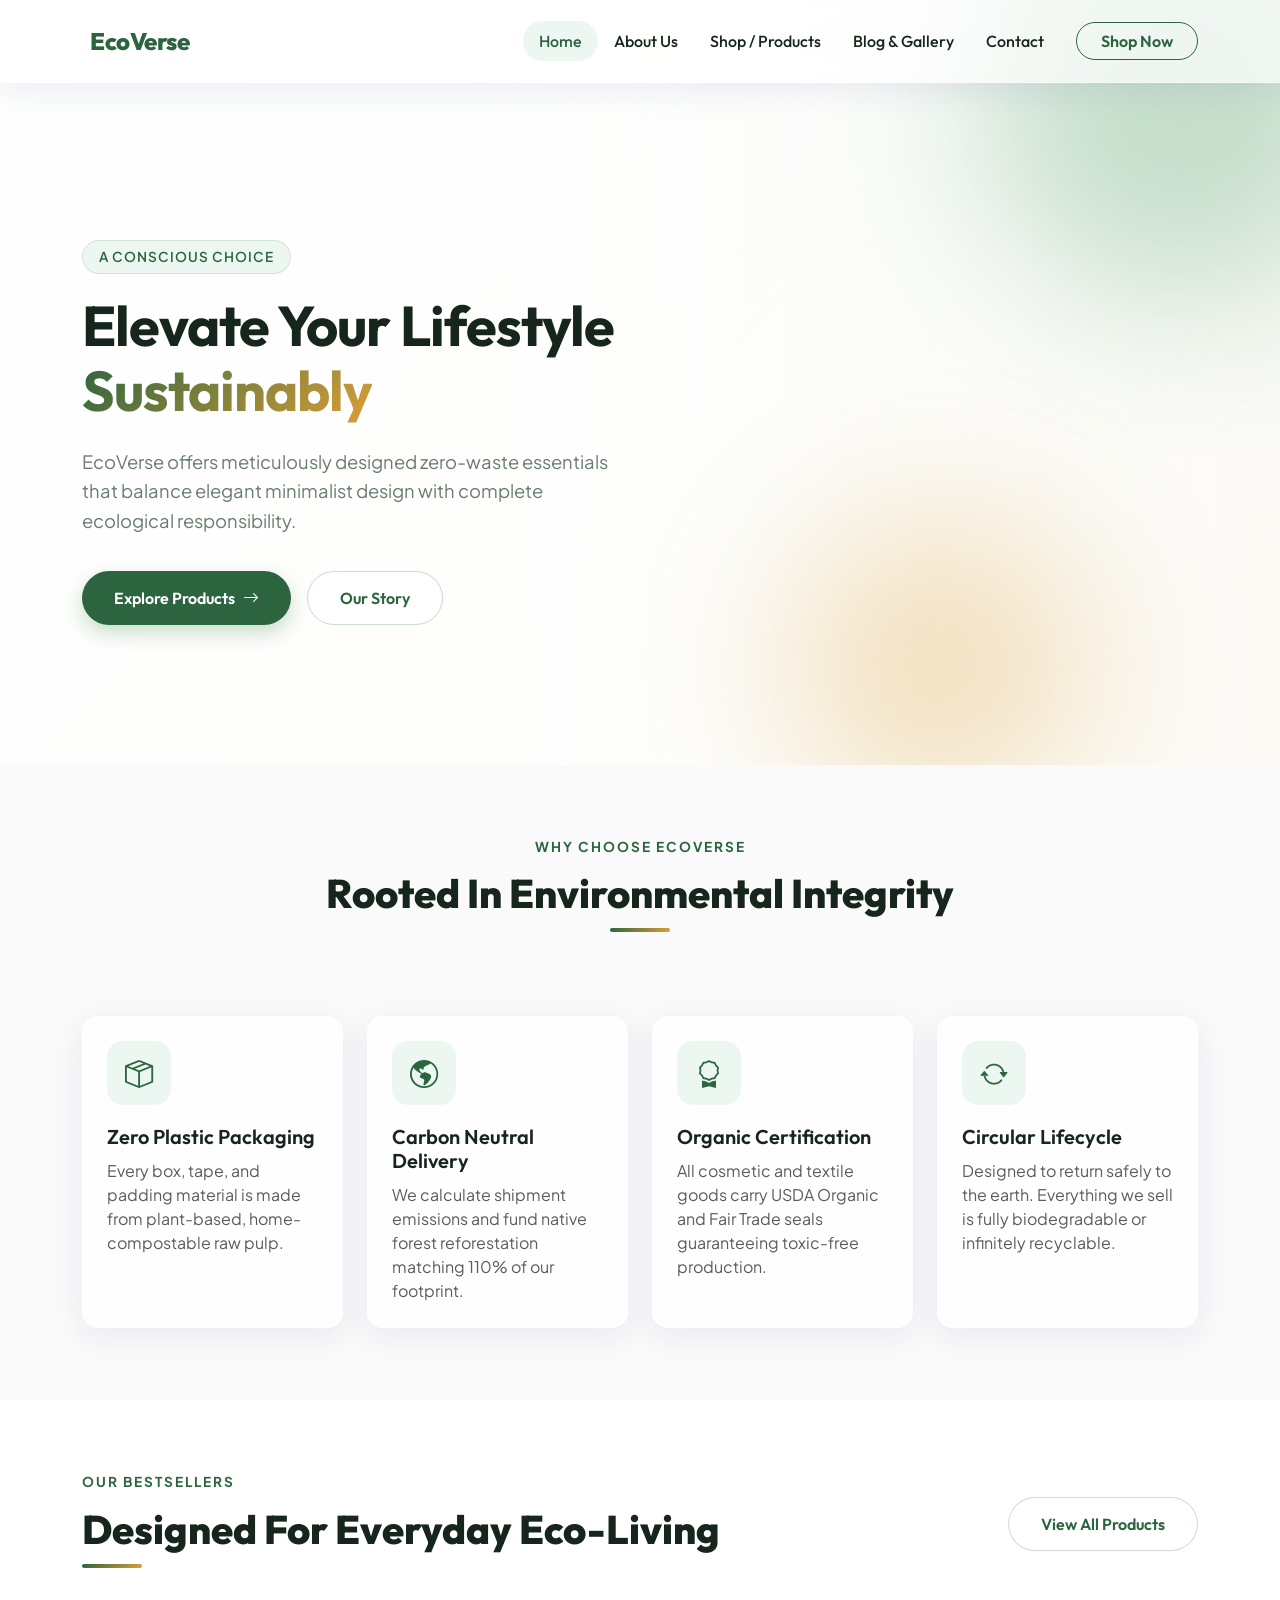
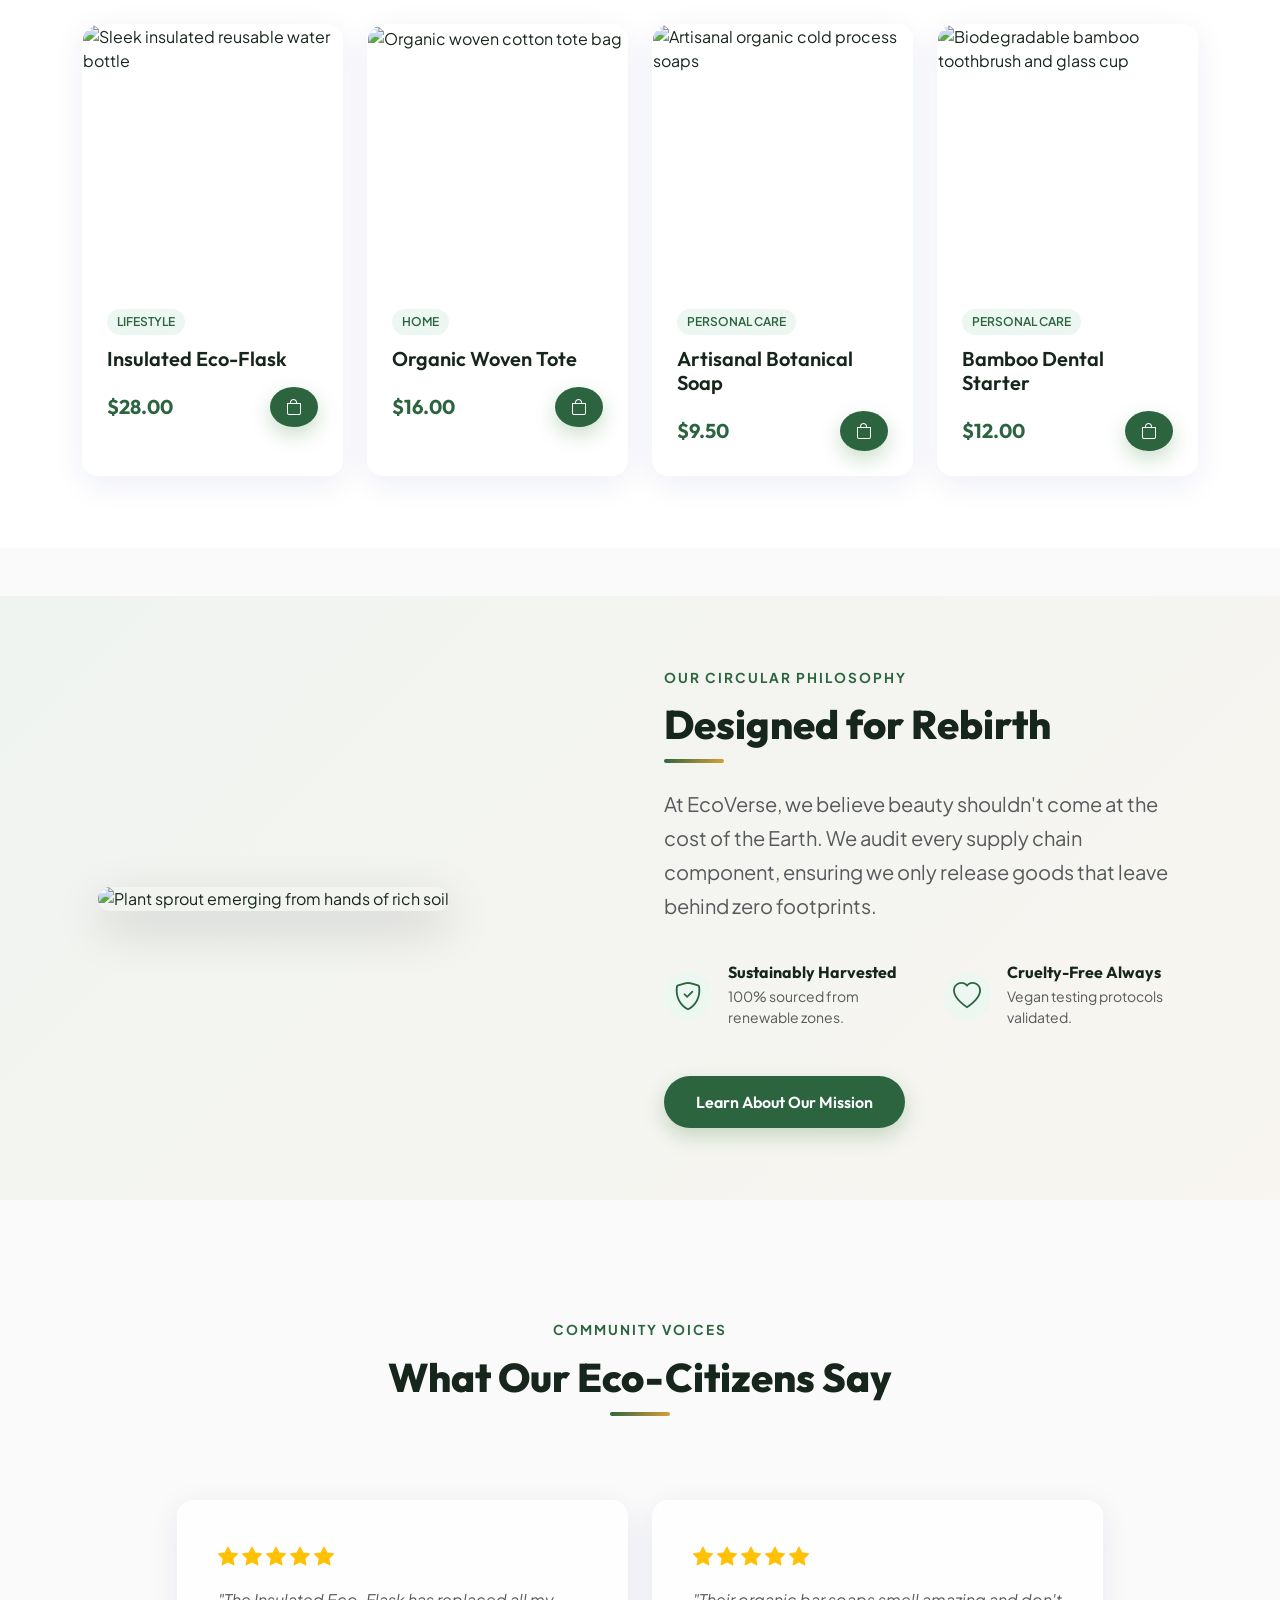
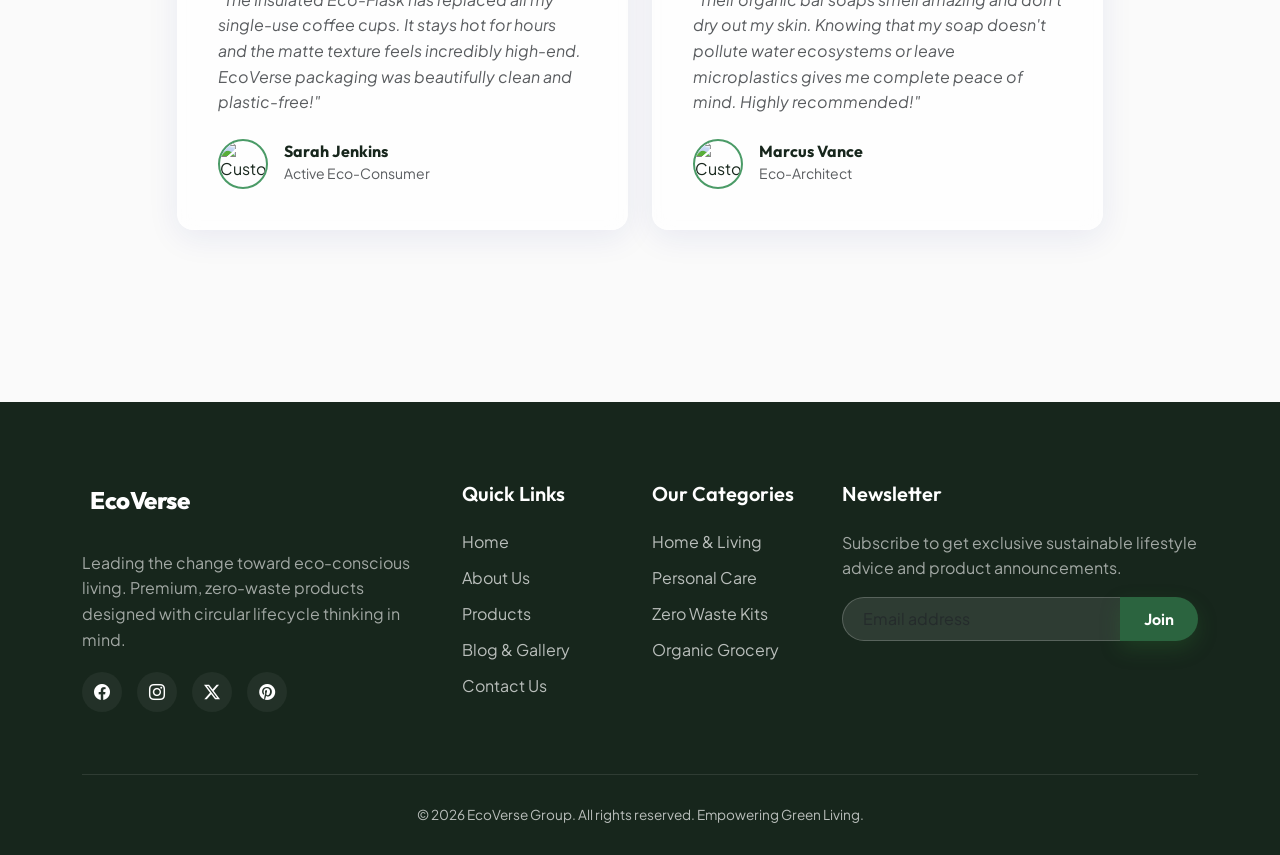
==== index.html @ fa8a3dda "EcoVerse -mini project" ====
<!DOCTYPE html>
<html lang="en">
<head>
  <meta charset="UTF-8">
  <meta name="viewport" content="width=device-width, initial-scale=1.0">
  <title>EcoVerse - Premium Sustainable Lifestyle Products</title>
  <meta name="description" content="Discover premium eco-friendly, zero-waste products designed with a circular economy mindset. Join our green revolution today.">
  
  <!-- Bootstrap 5 CDN -->
  <link href="https://cdn.jsdelivr.net/npm/bootstrap@5.3.2/dist/css/bootstrap.min.css" rel="stylesheet">
  
  <!-- Bootstrap Icons CDN -->
  <link href="https://cdn.jsdelivr.net/npm/bootstrap-icons@1.11.1/font/bootstrap-icons.css" rel="stylesheet">
  
  <!-- Custom CSS -->
  <link href="style.css" rel="stylesheet">
</head>
<body>

  <!-- Navigation Header -->
  <nav class="navbar navbar-expand-lg navbar-custom fixed-top" id="mainNavbar">
    <div class="container">
      <a class="navbar-brand" href="index.html" id="navBrandLogo">
        <i class="bi bi-leaf logo-icon"></i>
        <span>EcoVerse</span>
      </a>
      <button class="navbar-toggler" type="button" data-bs-toggle="collapse" data-bs-target="#ecoNavbar" aria-controls="ecoNavbar" aria-expanded="false" aria-label="Toggle navigation" id="navbarTogglerBtn">
        <span class="bi bi-list fs-3" style="color: var(--primary);"></span>
      </button>
      <div class="collapse navbar-collapse" id="ecoNavbar">
        <ul class="navbar-nav ms-auto mb-2 mb-lg-0 align-items-center">
          <li class="nav-item">
            <a class="nav-link active" href="index.html" id="navHome">Home</a>
          </li>
          <li class="nav-item">
            <a class="nav-link" href="about.html" id="navAbout">About Us</a>
          </li>
          <li class="nav-item">
            <a class="nav-link" href="services.html" id="navServices">Shop / Products</a>
          </li>
          <li class="nav-item">
            <a class="nav-link" href="blog.html" id="navBlog">Blog & Gallery</a>
          </li>
          <li class="nav-item">
            <a class="nav-link" href="contact.html" id="navContact">Contact</a>
          </li>
          <li class="nav-item ms-lg-3">
            <a class="btn-nav-action" href="services.html" id="navActionButton">Shop Now</a>
          </li>
        </ul>
      </div>
    </div>
  </nav>

  <!-- Hero Banner -->
  <header class="hero-section" id="homeHero">
    <div class="hero-overlay"></div>
    <div class="hero-blob blob-1"></div>
    <div class="hero-blob blob-2"></div>
    <div class="container hero-content">
      <div class="row align-items-center">
        <div class="col-lg-6 reveal-on-scroll active">
          <span class="hero-tag">A Conscious Choice</span>
          <h1 class="hero-title">Elevate Your Lifestyle <span>Sustainably</span></h1>
          <p class="hero-desc">EcoVerse offers meticulously designed zero-waste essentials that balance elegant minimalist design with complete ecological responsibility.</p>
          <div class="d-flex flex-column flex-sm-row gap-3">
            <a href="services.html" class="btn-premium btn-premium-primary" id="heroShopBtn">Explore Products <i class="bi bi-arrow-right"></i></a>
            <a href="about.html" class="btn-premium btn-premium-secondary" id="heroLearnBtn">Our Story</a>
          </div>
        </div>
      </div>
    </div>
  </header>

  <!-- Key Features / Sustainability Badges -->
  <section class="py-5" id="featuresSection">
    <div class="container py-4">
      <div class="section-header text-center reveal-on-scroll">
        <span class="section-subtitle">Why Choose EcoVerse</span>
        <h2 class="section-title">Rooted In Environmental Integrity</h2>
      </div>
      <div class="row g-4 mt-2">
        <!-- Feature 1 -->
        <div class="col-lg-3 col-md-6 reveal-on-scroll" style="transition-delay: 0.1s;">
          <div class="glass-card">
            <div class="glass-card-body">
              <div class="benefit-icon-box" id="featIcon1">
                <i class="bi bi-box-seam"></i>
              </div>
              <h4 class="glass-card-title">Zero Plastic Packaging</h4>
              <p class="text-muted mb-0">Every box, tape, and padding material is made from plant-based, home-compostable raw pulp.</p>
            </div>
          </div>
        </div>
        <!-- Feature 2 -->
        <div class="col-lg-3 col-md-6 reveal-on-scroll" style="transition-delay: 0.2s;">
          <div class="glass-card">
            <div class="glass-card-body">
              <div class="benefit-icon-box" id="featIcon2">
                <i class="bi bi-globe-americas"></i>
              </div>
              <h4 class="glass-card-title">Carbon Neutral Delivery</h4>
              <p class="text-muted mb-0">We calculate shipment emissions and fund native forest reforestation matching 110% of our footprint.</p>
            </div>
          </div>
        </div>
        <!-- Feature 3 -->
        <div class="col-lg-3 col-md-6 reveal-on-scroll" style="transition-delay: 0.3s;">
          <div class="glass-card">
            <div class="glass-card-body">
              <div class="benefit-icon-box" id="featIcon3">
                <i class="bi bi-award"></i>
              </div>
              <h4 class="glass-card-title">Organic Certification</h4>
              <p class="text-muted mb-0">All cosmetic and textile goods carry USDA Organic and Fair Trade seals guaranteeing toxic-free production.</p>
            </div>
          </div>
        </div>
        <!-- Feature 4 -->
        <div class="col-lg-3 col-md-6 reveal-on-scroll" style="transition-delay: 0.4s;">
          <div class="glass-card">
            <div class="glass-card-body">
              <div class="benefit-icon-box" id="featIcon4">
                <i class="bi bi-arrow-repeat"></i>
              </div>
              <h4 class="glass-card-title">Circular Lifecycle</h4>
              <p class="text-muted mb-0">Designed to return safely to the earth. Everything we sell is fully biodegradable or infinitely recyclable.</p>
            </div>
          </div>
        </div>
      </div>
    </div>
  </section>

  <!-- Showcase Collection -->
  <section class="py-5 bg-white" id="showcaseSection">
    <div class="container py-4">
      <div class="row align-items-center mb-5 reveal-on-scroll">
        <div class="col-md-8">
          <span class="section-subtitle">Our Bestsellers</span>
          <h2 class="section-title">Designed For Everyday Eco-Living</h2>
        </div>
        <div class="col-md-4 text-md-end mt-3 mt-md-0">
          <a href="services.html" class="btn-premium btn-premium-secondary" id="showcaseAllBtn">View All Products</a>
        </div>
      </div>
      <div class="row g-4">
        <!-- Product 1 -->
        <div class="col-lg-3 col-md-6 reveal-on-scroll" style="transition-delay: 0.1s;">
          <div class="glass-card hover-lift">
            <div class="glass-card-img-wrapper">
              <img src="https://images.unsplash.com/photo-1602143407151-7111542de6e8?auto=format&fit=crop&w=800&q=80" alt="Sleek insulated reusable water bottle" class="glass-card-img">
            </div>
            <div class="glass-card-body">
              <span class="glass-card-tag">LIFESTYLE</span>
              <h3 class="glass-card-title">Insulated Eco-Flask</h3>
              <div class="d-flex justify-content-between align-items-center mt-3">
                <span class="glass-card-price">$28.00</span>
                <a href="services.html" class="btn btn-premium btn-premium-primary py-2 px-3 fs-6" style="border-radius: 50%;"><i class="bi bi-bag"></i></a>
              </div>
            </div>
          </div>
        </div>
        <!-- Product 2 -->
        <div class="col-lg-3 col-md-6 reveal-on-scroll" style="transition-delay: 0.2s;">
          <div class="glass-card hover-lift">
            <div class="glass-card-img-wrapper">
              <img src="https://images.unsplash.com/photo-1544816155-12df9643f363?auto=format&fit=crop&w=800&q=80" alt="Organic woven cotton tote bag" class="glass-card-img">
            </div>
            <div class="glass-card-body">
              <span class="glass-card-tag">HOME</span>
              <h3 class="glass-card-title">Organic Woven Tote</h3>
              <div class="d-flex justify-content-between align-items-center mt-3">
                <span class="glass-card-price">$16.00</span>
                <a href="services.html" class="btn btn-premium btn-premium-primary py-2 px-3 fs-6" style="border-radius: 50%;"><i class="bi bi-bag"></i></a>
              </div>
            </div>
          </div>
        </div>
        <!-- Product 3 -->
        <div class="col-lg-3 col-md-6 reveal-on-scroll" style="transition-delay: 0.3s;">
          <div class="glass-card hover-lift">
            <div class="glass-card-img-wrapper">
              <img src="https://images.unsplash.com/photo-1546552768-9e3a94b38a59?auto=format&fit=crop&w=800&q=80" alt="Artisanal organic cold process soaps" class="glass-card-img">
            </div>
            <div class="glass-card-body">
              <span class="glass-card-tag">PERSONAL CARE</span>
              <h3 class="glass-card-title">Artisanal Botanical Soap</h3>
              <div class="d-flex justify-content-between align-items-center mt-3">
                <span class="glass-card-price">$9.50</span>
                <a href="services.html" class="btn btn-premium btn-premium-primary py-2 px-3 fs-6" style="border-radius: 50%;"><i class="bi bi-bag"></i></a>
              </div>
            </div>
          </div>
        </div>
        <!-- Product 4 -->
        <div class="col-lg-3 col-md-6 reveal-on-scroll" style="transition-delay: 0.4s;">
          <div class="glass-card hover-lift">
            <div class="glass-card-img-wrapper">
              <img src="https://images.unsplash.com/photo-1589365252845-092198ba5334?auto=format&fit=crop&w=800&q=80" alt="Biodegradable bamboo toothbrush and glass cup" class="glass-card-img">
            </div>
            <div class="glass-card-body">
              <span class="glass-card-tag">PERSONAL CARE</span>
              <h3 class="glass-card-title">Bamboo Dental Starter</h3>
              <div class="d-flex justify-content-between align-items-center mt-3">
                <span class="glass-card-price">$12.00</span>
                <a href="services.html" class="btn btn-premium btn-premium-primary py-2 px-3 fs-6" style="border-radius: 50%;"><i class="bi bi-bag"></i></a>
              </div>
            </div>
          </div>
        </div>
      </div>
    </div>
  </section>

  <!-- Editorial Info Banner -->
  <section class="py-5 my-5 position-relative" style="background: linear-gradient(135deg, rgba(46,125,50,0.05), rgba(211,158,69,0.05));" id="editorialPhilosophy">
    <div class="container py-4">
      <div class="row align-items-center g-5">
        <div class="col-lg-6 reveal-on-scroll">
          <div class="position-relative p-3">
            <div class="position-absolute bg-primary-accent rounded-circle" style="width: 140px; height: 140px; top: -20px; left: -20px; z-index: -1;"></div>
            <img src="https://images.unsplash.com/photo-1542601906990-b4d3fb778b09?auto=format&fit=crop&w=1000&q=80" alt="Plant sprout emerging from hands of rich soil" class="img-fluid rounded-4 shadow-lg">
          </div>
        </div>
        <div class="col-lg-6 reveal-on-scroll">
          <span class="section-subtitle">Our Circular Philosophy</span>
          <h2 class="section-title">Designed for Rebirth</h2>
          <p class="text-muted fs-5 mt-4" style="line-height: 1.7;">At EcoVerse, we believe beauty shouldn't come at the cost of the Earth. We audit every supply chain component, ensuring we only release goods that leave behind zero footprints.</p>
          <div class="row g-4 mt-3">
            <div class="col-sm-6">
              <div class="d-flex gap-3 align-items-center">
                <div class="benefit-icon-box mb-0 fs-3" style="width: 48px; height: 48px; border-radius: 50%; flex-shrink: 0;"><i class="bi bi-shield-check"></i></div>
                <div>
                  <h4 class="fs-6 mb-1 font-headings">Sustainably Harvested</h4>
                  <p class="small text-muted mb-0">100% sourced from renewable zones.</p>
                </div>
              </div>
            </div>
            <div class="col-sm-6">
              <div class="d-flex gap-3 align-items-center">
                <div class="benefit-icon-box mb-0 fs-3" style="width: 48px; height: 48px; border-radius: 50%; flex-shrink: 0;"><i class="bi bi-heart"></i></div>
                <div>
                  <h4 class="fs-6 mb-1 font-headings">Cruelty-Free Always</h4>
                  <p class="small text-muted mb-0">Vegan testing protocols validated.</p>
                </div>
              </div>
            </div>
          </div>
          <div class="mt-5">
            <a href="about.html" class="btn-premium btn-premium-primary" id="philosophyStoryBtn">Learn About Our Mission</a>
          </div>
        </div>
      </div>
    </div>
  </section>

  <!-- Interactive Testimonials -->
  <section class="py-5" id="testimonialsSection">
    <div class="container py-4">
      <div class="section-header text-center reveal-on-scroll">
        <span class="section-subtitle">Community Voices</span>
        <h2 class="section-title">What Our Eco-Citizens Say</h2>
      </div>
      <div class="row g-4 mt-2 justify-content-center">
        <!-- Testimonial 1 -->
        <div class="col-md-5 reveal-on-scroll">
          <div class="glass-card" style="padding: 40px;">
            <div class="d-flex gap-1 text-warning fs-5 mb-3">
              <i class="bi bi-star-fill"></i><i class="bi bi-star-fill"></i><i class="bi bi-star-fill"></i><i class="bi bi-star-fill"></i><i class="bi bi-star-fill"></i>
            </div>
            <p class="fs-6 text-muted font-body mb-4" style="font-style: italic; line-height: 1.6;">"The Insulated Eco-Flask has replaced all my single-use coffee cups. It stays hot for hours and the matte texture feels incredibly high-end. EcoVerse packaging was beautifully clean and plastic-free!"</p>
            <div class="d-flex align-items-center gap-3">
              <div style="width: 50px; height: 50px; border-radius: 50%; overflow: hidden; border: 2px solid var(--primary-light);">
                <img src="https://images.unsplash.com/photo-1544005313-94ddf0286df2?auto=format&fit=crop&w=200&q=80" alt="Customer Sarah Jenkins" style="width: 100%; height: 100%; object-fit: cover;">
              </div>
              <div>
                <h4 class="fs-6 mb-0 font-headings">Sarah Jenkins</h4>
                <span class="small text-muted">Active Eco-Consumer</span>
              </div>
            </div>
          </div>
        </div>
        <!-- Testimonial 2 -->
        <div class="col-md-5 reveal-on-scroll">
          <div class="glass-card" style="padding: 40px;">
            <div class="d-flex gap-1 text-warning fs-5 mb-3">
              <i class="bi bi-star-fill"></i><i class="bi bi-star-fill"></i><i class="bi bi-star-fill"></i><i class="bi bi-star-fill"></i><i class="bi bi-star-fill"></i>
            </div>
            <p class="fs-6 text-muted font-body mb-4" style="font-style: italic; line-height: 1.6;">"Their organic bar soaps smell amazing and don't dry out my skin. Knowing that my soap doesn't pollute water ecosystems or leave microplastics gives me complete peace of mind. Highly recommended!"</p>
            <div class="d-flex align-items-center gap-3">
              <div style="width: 50px; height: 50px; border-radius: 50%; overflow: hidden; border: 2px solid var(--primary-light);">
                <img src="https://images.unsplash.com/photo-1506794778202-cad84cf45f1d?auto=format&fit=crop&w=200&q=80" alt="Customer Marcus Vance" style="width: 100%; height: 100%; object-fit: cover;">
              </div>
              <div>
                <h4 class="fs-6 mb-0 font-headings">Marcus Vance</h4>
                <span class="small text-muted">Eco-Architect</span>
              </div>
            </div>
          </div>
        </div>
      </div>
    </div>
  </section>

  <!-- Footer Section -->
  <footer class="footer" id="mainFooter">
    <div class="container">
      <div class="row g-4">
        <div class="col-lg-4 col-md-6">
          <a class="navbar-brand text-white mb-3 d-inline-flex align-items-center gap-2" href="index.html" id="footerLogo">
            <i class="bi bi-leaf logo-icon fs-3"></i>
            <span style="color: var(--white); font-weight: 800; font-family: var(--font-headings);">EcoVerse</span>
          </a>
          <p class="mt-3" style="color: rgba(255, 255, 255, 0.6); line-height: 1.6;">
            Leading the change toward eco-conscious living. Premium, zero-waste products designed with circular lifecycle thinking in mind.
          </p>
          <div class="footer-socials" id="footerSocialIcons">
            <a href="https://www.facebook.com/profile.php?id=61583627217613" aria-label="Facebook"><i class="bi bi-facebook"></i></a>
            <a href="https://www.instagram.com/ecoverse_com" aria-label="Instagram"><i class="bi bi-instagram"></i></a>
            <a href="https://twitter.com/EcoVerse" aria-label="Twitter"><i class="bi bi-twitter-x"></i></a>
            <a href="https://www.pinterest.com/ecoverse_com" aria-label="Pinterest"><i class="bi bi-pinterest"></i></a>
          </div>
        </div>
        <div class="col-lg-2 col-md-6 col-6">
          <h5>Quick Links</h5>
          <ul class="footer-links">
            <li><a href="index.html">Home</a></li>
            <li><a href="about.html">About Us</a></li>
            <li><a href="services.html">Products</a></li>
            <li><a href="blog.html">Blog & Gallery</a></li>
            <li><a href="contact.html">Contact Us</a></li>
          </ul>
        </div>
        <div class="col-lg-2 col-md-6 col-6">
          <h5>Our Categories</h5>
          <ul class="footer-links">
            <li><a href="services.html">Home & Living</a></li>
            <li><a href="services.html">Personal Care</a></li>
            <li><a href="services.html">Zero Waste Kits</a></li>
            <li><a href="services.html">Organic Grocery</a></li>
          </ul>
        </div>
        <div class="col-lg-4 col-md-6">
          <h5>Newsletter</h5>
          <p style="color: rgba(255, 255, 255, 0.6); line-height: 1.6;">
            Subscribe to get exclusive sustainable lifestyle advice and product announcements.
          </p>
          <form class="mt-3" id="footerNewsletterForm">
            <div class="input-group">
              <input type="email" class="form-control" placeholder="Email address" aria-label="Email address" style="background: rgba(255, 255, 255, 0.1); border: 1px solid rgba(255, 255, 255, 0.2); color: white; border-top-left-radius: 50px; border-bottom-left-radius: 50px; padding-left: 20px;">
              <button class="btn btn-premium btn-premium-primary" type="button" style="border-top-left-radius: 0; border-bottom-left-radius: 0; padding: 10px 24px;" id="footerSubscribeBtn">Join</button>
            </div>
          </form>
        </div>
      </div>
      <div class="footer-bottom text-center">
        <p class="mb-0">&copy; 2026 EcoVerse Group. All rights reserved. Empowering Green Living.</p>
      </div>
    </div>
  </footer>

  <!-- Bootstrap JS (CDN) bundle with Popper -->
  <script src="https://cdn.jsdelivr.net/npm/bootstrap@5.3.2/dist/js/bootstrap.bundle.min.js"></script>
  
  <!-- Custom JS -->
  <script src="script.js"></script>
</body>
</html>
---- style.css ----
/* 
=========================================
   EcoVerse - Custom Styling Sheet
   Aesthetics: Premium, Modern-Nature, Glassmorphic
=========================================
*/

/* Google Fonts Import */
@import url('https://fonts.googleapis.com/css2?family=Outfit:wght@300;400;500;600;700;800&family=Plus+Jakarta+Sans:wght@300;400;500;600;700&display=swap');

/* CSS Custom Properties (Design Tokens) */
:root {
  /* Colors */
  --primary: hsl(141, 40%, 28%);        /* Forest Green */
  --primary-light: hsl(141, 35%, 45%);  /* Lighter Forest Green */
  --primary-accent: hsl(141, 40%, 95%); /* Very light tint for backgrounds */
  --secondary: hsl(38, 70%, 54%);       /* Warm Ochre / Leaf Gold */
  --secondary-light: hsl(38, 80%, 90%); /* Warm light ochre */
  --dark: hsl(140, 24%, 12%);           /* Near black green */
  --light: hsl(0, 0%, 98%);             /* Off-white */
  --text-muted: hsl(140, 8%, 45%);      /* Forest grey for body text */
  --white: #ffffff;
  
  /* Glassmorphism Tokens */
  --glass-bg: rgba(255, 255, 255, 0.7);
  --glass-bg-dark: rgba(24, 38, 28, 0.85);
  --glass-border: rgba(255, 255, 255, 0.4);
  --glass-border-dark: rgba(255, 255, 255, 0.1);
  --glass-shadow: 0 8px 32px 0 rgba(31, 38, 135, 0.08);
  --glass-shadow-large: 0 16px 48px 0 rgba(31, 38, 135, 0.12);
  
  /* Typography */
  --font-headings: 'Outfit', sans-serif;
  --font-body: 'Plus Jakarta Sans', sans-serif;
  
  /* Border Radius & Transitions */
  --radius-sm: 8px;
  --radius-md: 16px;
  --radius-lg: 24px;
  --radius-round: 50px;
  --transition-smooth: all 0.4s cubic-bezier(0.16, 1, 0.3, 1);
  --transition-fast: all 0.2s ease-in-out;
}

/* Global Reset & Base Styling */
body {
  font-family: var(--font-body);
  background-color: var(--light);
  color: var(--dark);
  overflow-x: hidden;
  -webkit-font-smoothing: antialiased;
  -moz-osx-font-smoothing: grayscale;
}

h1, h2, h3, h4, h5, h6 {
  font-family: var(--font-headings);
  font-weight: 700;
  color: var(--dark);
}

a {
  text-decoration: none;
  color: var(--primary);
  transition: var(--transition-fast);
}

a:hover {
  color: var(--secondary);
}

/* Smooth Scroll */
html {
  scroll-behavior: smooth;
}

/* Scrollbar Customization */
::-webkit-scrollbar {
  width: 8px;
}
::-webkit-scrollbar-track {
  background: var(--light);
}
::-webkit-scrollbar-thumb {
  background: var(--primary-light);
  border-radius: var(--radius-round);
}
::-webkit-scrollbar-thumb:hover {
  background: var(--primary);
}

/* =========================================
   Layout & Navigation
========================================= */

/* Premium Glassmorphic Navbar */
.navbar-custom {
  background: var(--glass-bg);
  backdrop-filter: blur(15px);
  -webkit-backdrop-filter: blur(15px);
  border-bottom: 1px solid var(--glass-border);
  box-shadow: var(--glass-shadow);
  transition: var(--transition-smooth);
  padding: 18px 0;
  z-index: 1050;
}

.navbar-custom.scrolled {
  padding: 12px 0;
  background: rgba(255, 255, 255, 0.9);
}

.navbar-brand {
  font-family: var(--font-headings);
  font-weight: 800;
  font-size: 1.5rem;
  letter-spacing: -0.5px;
  color: var(--primary) !important;
  display: flex;
  align-items: center;
  gap: 8px;
}

.navbar-brand .logo-icon {
  background: linear-gradient(135deg, var(--primary), var(--secondary));
  -webkit-background-clip: text;
  -webkit-text-fill-color: transparent;
}

.nav-link {
  font-family: var(--font-headings);
  font-weight: 500;
  color: var(--dark) !important;
  padding: 8px 16px !important;
  border-radius: var(--radius-round);
  transition: var(--transition-smooth);
  position: relative;
}

.nav-link:hover, .nav-link.active {
  color: var(--primary) !important;
  background: var(--primary-accent);
}

.navbar-toggler {
  border: none;
  outline: none;
}

.navbar-toggler:focus {
  box-shadow: none;
}

/* Custom Nav Actions Buttons */
.btn-nav-action {
  font-family: var(--font-headings);
  font-weight: 600;
  padding: 8px 24px;
  border-radius: var(--radius-round);
  border: 1.5px solid var(--primary);
  color: var(--primary);
  background: transparent;
  transition: var(--transition-smooth);
}

.btn-nav-action:hover {
  background: var(--primary);
  color: var(--white);
  transform: translateY(-2px);
  box-shadow: 0 4px 12px rgba(46, 125, 50, 0.2);
}

/* =========================================
   UI Components & Utilities
========================================= */

/* Hero Banner Section */
.hero-section {
  position: relative;
  min-height: 85vh;
  display: flex;
  align-items: center;
  background: linear-gradient(135deg, hsla(141, 40%, 95%, 0.8), hsla(38, 80%, 95%, 0.6)), url('https://images.unsplash.com/photo-1542601906990-b4d3fb778b09?auto=format&fit=crop&w=2000&q=80');
  background-size: cover;
  background-position: center;
  background-attachment: fixed;
  padding-top: 100px;
  overflow: hidden;
}

.hero-overlay {
  position: absolute;
  top: 0;
  left: 0;
  width: 100%;
  height: 100%;
  background: linear-gradient(to right, rgba(255, 255, 255, 0.9) 40%, rgba(255, 255, 255, 0.4));
  z-index: 1;
}

.hero-content {
  position: relative;
  z-index: 2;
}

.hero-tag {
  display: inline-block;
  padding: 6px 16px;
  background: var(--primary-accent);
  color: var(--primary);
  font-weight: 600;
  font-size: 0.85rem;
  border-radius: var(--radius-round);
  text-transform: uppercase;
  letter-spacing: 1px;
  margin-bottom: 20px;
  border: 1px solid rgba(46, 125, 50, 0.15);
}

.hero-title {
  font-size: 3.5rem;
  line-height: 1.15;
  letter-spacing: -1px;
  margin-bottom: 24px;
}

.hero-title span {
  background: linear-gradient(135deg, var(--primary), var(--secondary));
  -webkit-background-clip: text;
  -webkit-text-fill-color: transparent;
}

.hero-desc {
  font-size: 1.15rem;
  color: var(--text-muted);
  line-height: 1.6;
  margin-bottom: 36px;
  max-width: 550px;
}

/* Premium Buttons */
.btn-premium {
  font-family: var(--font-headings);
  font-weight: 600;
  padding: 14px 32px;
  border-radius: var(--radius-round);
  transition: var(--transition-smooth);
  display: inline-flex;
  align-items: center;
  gap: 8px;
  border: none;
}

.btn-premium-primary {
  background: var(--primary);
  color: var(--white);
  box-shadow: 0 8px 20px rgba(46, 125, 50, 0.25);
}

.btn-premium-primary:hover {
  background: var(--primary-light);
  color: var(--white);
  transform: translateY(-3px);
  box-shadow: 0 12px 28px rgba(46, 125, 50, 0.35);
}

.btn-premium-secondary {
  background: var(--white);
  color: var(--primary);
  border: 1.5px solid rgba(46, 125, 50, 0.25);
}

.btn-premium-secondary:hover {
  background: var(--primary-accent);
  color: var(--primary);
  transform: translateY(-3px);
  box-shadow: var(--glass-shadow);
}

/* Decorative shapes for Hero */
.hero-blob {
  position: absolute;
  border-radius: 50%;
  filter: blur(80px);
  z-index: 1;
  opacity: 0.3;
}

.blob-1 {
  width: 400px;
  height: 400px;
  background: var(--primary-light);
  top: -100px;
  right: -100px;
}

.blob-2 {
  width: 300px;
  height: 300px;
  background: var(--secondary);
  bottom: -50px;
  right: 15%;
}

/* Modern Card Layouts */
.glass-card {
  background: var(--glass-bg);
  backdrop-filter: blur(10px);
  -webkit-backdrop-filter: blur(10px);
  border: 1px solid var(--glass-border);
  border-radius: var(--radius-md);
  box-shadow: var(--glass-shadow);
  transition: var(--transition-smooth);
  overflow: hidden;
  height: 100%;
}

.glass-card:hover {
  transform: translateY(-8px);
  box-shadow: var(--glass-shadow-large);
  border-color: rgba(46, 125, 50, 0.2);
}

.glass-card-img-wrapper {
  overflow: hidden;
  position: relative;
  aspect-ratio: 1 / 1;
}

.glass-card-img {
  width: 100%;
  height: 100%;
  object-fit: cover;
  transition: var(--transition-smooth);
}

.glass-card:hover .glass-card-img {
  transform: scale(1.08);
}

.glass-card-body {
  padding: 24px;
}

.glass-card-tag {
  font-size: 0.75rem;
  font-weight: 600;
  text-transform: uppercase;
  color: var(--primary);
  background: var(--primary-accent);
  padding: 4px 10px;
  border-radius: var(--radius-round);
  display: inline-block;
  margin-bottom: 12px;
}

.glass-card-title {
  font-size: 1.25rem;
  margin-bottom: 10px;
  font-weight: 600;
}

.glass-card-price {
  font-family: var(--font-headings);
  font-size: 1.25rem;
  font-weight: 700;
  color: var(--primary);
}

/* Section Header Styles */
.section-header {
  margin-bottom: 60px;
}

.section-subtitle {
  font-size: 0.85rem;
  font-weight: 700;
  text-transform: uppercase;
  color: var(--primary);
  letter-spacing: 2px;
  margin-bottom: 12px;
  display: block;
}

.section-title {
  font-size: 2.5rem;
  font-weight: 800;
  position: relative;
  padding-bottom: 15px;
}

.section-title::after {
  content: '';
  position: absolute;
  left: 0;
  bottom: 0;
  width: 60px;
  height: 4px;
  background: linear-gradient(135deg, var(--primary), var(--secondary));
  border-radius: var(--radius-round);
}

.section-header.text-center .section-title::after {
  left: 50%;
  transform: translateX(-50%);
}

/* Feature Badges / Benefits */
.benefit-icon-box {
  width: 64px;
  height: 64px;
  background: var(--primary-accent);
  border-radius: var(--radius-md);
  display: flex;
  align-items: center;
  justify-content: center;
  font-size: 1.75rem;
  color: var(--primary);
  margin-bottom: 20px;
  transition: var(--transition-smooth);
}

.glass-card:hover .benefit-icon-box {
  background: var(--primary);
  color: var(--white);
  transform: rotate(10deg);
}

/* =========================================
   Interactive & Animation Classes
========================================= */

/* Reveal Animations */
.reveal-on-scroll {
  opacity: 0;
  transform: translateY(30px);
  transition: opacity 0.8s ease, transform 0.8s cubic-bezier(0.16, 1, 0.3, 1);
}

.reveal-on-scroll.active {
  opacity: 1;
  transform: translateY(0);
}

/* Loading effect for items */
.hover-lift {
  transition: var(--transition-smooth);
}

.hover-lift:hover {
  transform: translateY(-5px);
}

/* =========================================
   About & Team Styles
========================================= */
.team-member-card {
  position: relative;
  text-align: center;
  border-radius: var(--radius-md);
  overflow: hidden;
  box-shadow: var(--glass-shadow);
  border: 1px solid var(--glass-border);
}

.team-img-wrapper {
  position: relative;
  overflow: hidden;
  aspect-ratio: 4/5;
}

.team-img-wrapper img {
  width: 100%;
  height: 100%;
  object-fit: cover;
  transition: var(--transition-smooth);
}

.team-overlay {
  position: absolute;
  top: 0;
  left: 0;
  width: 100%;
  height: 100%;
  background: linear-gradient(to top, rgba(24, 38, 28, 0.9) 10%, rgba(24, 38, 28, 0.2));
  opacity: 0;
  display: flex;
  flex-direction: column;
  justify-content: flex-end;
  padding: 24px;
  transition: var(--transition-smooth);
}

.team-member-card:hover .team-overlay {
  opacity: 1;
}

.team-member-card:hover .team-img-wrapper img {
  transform: scale(1.05);
}

.team-socials {
  display: flex;
  justify-content: center;
  gap: 12px;
  margin-top: 15px;
}

.team-social-link {
  width: 36px;
  height: 36px;
  border-radius: 50%;
  background: rgba(255, 255, 255, 0.2);
  color: var(--white);
  display: flex;
  align-items: center;
  justify-content: center;
  font-size: 0.95rem;
  transition: var(--transition-fast);
}

.team-social-link:hover {
  background: var(--secondary);
  color: var(--dark);
}

.impact-badge-box {
  background: var(--white);
  border: 1px solid var(--glass-border);
  box-shadow: var(--glass-shadow);
  padding: 30px;
  border-radius: var(--radius-md);
  text-align: center;
}

.impact-number {
  font-size: 3rem;
  font-weight: 800;
  color: var(--primary);
  font-family: var(--font-headings);
  margin-bottom: 8px;
}

/* =========================================
   Products / Services Grid Styling
========================================= */
.filter-btn {
  background: var(--white);
  border: 1px solid rgba(46, 125, 50, 0.2);
  color: var(--dark);
  font-family: var(--font-headings);
  font-weight: 600;
  padding: 10px 24px;
  border-radius: var(--radius-round);
  transition: var(--transition-smooth);
}

.filter-btn.active, .filter-btn:hover {
  background: var(--primary);
  color: var(--white);
  border-color: var(--primary);
  box-shadow: 0 4px 12px rgba(46, 125, 50, 0.2);
}

/* =========================================
   Blog & Gallery Custom Layouts
========================================= */
.blog-card {
  transition: var(--transition-smooth);
}

.blog-meta {
  font-size: 0.8rem;
  color: var(--text-muted);
  display: flex;
  gap: 15px;
  margin-bottom: 12px;
}

.blog-meta span {
  display: flex;
  align-items: center;
  gap: 5px;
}

.gallery-grid {
  display: grid;
  grid-template-columns: repeat(auto-fill, minmax(300px, 1fr));
  gap: 24px;
}

.gallery-item {
  position: relative;
  overflow: hidden;
  border-radius: var(--radius-md);
  aspect-ratio: 4/3;
  box-shadow: var(--glass-shadow);
}

.gallery-item img {
  width: 100%;
  height: 100%;
  object-fit: cover;
  transition: var(--transition-smooth);
}

.gallery-hover {
  position: absolute;
  top: 0;
  left: 0;
  width: 100%;
  height: 100%;
  background: rgba(24, 38, 28, 0.85);
  display: flex;
  flex-direction: column;
  align-items: center;
  justify-content: center;
  opacity: 0;
  transition: var(--transition-smooth);
  color: var(--white);
  padding: 20px;
  text-align: center;
}

.gallery-item:hover .gallery-hover {
  opacity: 1;
}

.gallery-item:hover img {
  transform: scale(1.1);
}

/* =========================================
   Contact & Interactive Forms
========================================= */
.contact-info-card {
  background: linear-gradient(135deg, var(--primary), var(--primary-dark));
  color: var(--white);
  padding: 40px;
  border-radius: var(--radius-md);
  height: 100%;
  box-shadow: var(--glass-shadow-large);
}

.contact-info-list {
  list-style: none;
  padding: 0;
  margin: 40px 0;
}

.contact-info-list li {
  display: flex;
  align-items: flex-start;
  gap: 15px;
  margin-bottom: 24px;
}

.contact-info-icon {
  width: 44px;
  height: 44px;
  background: rgba(255, 255, 255, 0.1);
  border-radius: 50%;
  display: flex;
  align-items: center;
  justify-content: center;
  font-size: 1.15rem;
  flex-shrink: 0;
}

.form-group-custom {
  position: relative;
  margin-bottom: 24px;
}

.form-control-custom {
  background: rgba(255, 255, 255, 0.8);
  border: 1px solid rgba(46, 125, 50, 0.15);
  border-radius: var(--radius-sm);
  padding: 14px 16px;
  color: var(--dark);
  font-family: var(--font-body);
  transition: var(--transition-smooth);
  width: 100%;
}

.form-control-custom:focus {
  background: var(--white);
  border-color: var(--primary);
  outline: none;
  box-shadow: 0 0 0 4px rgba(46, 125, 50, 0.1);
}

.form-label-custom {
  font-weight: 600;
  margin-bottom: 8px;
  display: block;
  font-size: 0.9rem;
}

/* Form validation feedback */
.validation-message {
  font-size: 0.8rem;
  color: #d32f2f;
  margin-top: 4px;
  display: none;
}

.form-control-custom.is-invalid {
  border-color: #d32f2f;
  background: rgba(253, 237, 237, 0.8);
}

.form-control-custom.is-valid {
  border-color: #2e7d32;
  background: rgba(237, 247, 237, 0.8);
}

/* =========================================
   Footer Section
========================================= */
.footer {
  background: var(--dark);
  color: rgba(255, 255, 255, 0.7);
  padding: 80px 0 30px;
  margin-top: 100px;
  position: relative;
}

.footer h5 {
  color: var(--white);
  font-family: var(--font-headings);
  font-weight: 600;
  margin-bottom: 24px;
}

.footer-links {
  list-style: none;
  padding: 0;
}

.footer-links li {
  margin-bottom: 12px;
}

.footer-links a {
  color: rgba(255, 255, 255, 0.7);
  transition: var(--transition-fast);
}

.footer-links a:hover {
  color: var(--secondary);
  padding-left: 5px;
}

.footer-socials {
  display: flex;
  gap: 15px;
  margin-top: 20px;
}

.footer-socials a {
  width: 40px;
  height: 40px;
  background: rgba(255, 255, 255, 0.05);
  color: var(--white);
  display: flex;
  align-items: center;
  justify-content: center;
  border-radius: 50%;
  transition: var(--transition-smooth);
}

.footer-socials a:hover {
  background: var(--secondary);
  color: var(--dark);
  transform: translateY(-3px);
}

.footer-bottom {
  border-top: 1px solid rgba(255, 255, 255, 0.1);
  padding-top: 30px;
  margin-top: 60px;
  font-size: 0.85rem;
}

/* =========================================
   Responsive Web Design (RWD) Adjustments
========================================= */
@media (max-width: 991.98px) {
  .navbar-custom {
    padding: 12px 0;
  }
  .navbar-collapse {
    background: var(--white);
    border-radius: var(--radius-md);
    padding: 20px;
    margin-top: 15px;
    box-shadow: var(--glass-shadow-large);
    border: 1px solid var(--glass-border);
  }
  .nav-link {
    padding: 10px 16px !important;
  }
  .btn-nav-action {
    display: inline-block;
    margin-top: 10px;
  }
  .hero-title {
    font-size: 2.75rem;
  }
  .hero-section {
    min-height: auto;
    padding: 140px 0 80px;
  }
}

@media (max-width: 575.98px) {
  .hero-title {
    font-size: 2.25rem;
  }
  .section-title {
    font-size: 2rem;
  }
  .btn-premium {
    width: 100%;
    justify-content: center;
  }
  .btn-premium-primary {
    margin-bottom: 12px;
  }
  .impact-number {
    font-size: 2.5rem;
  }
}
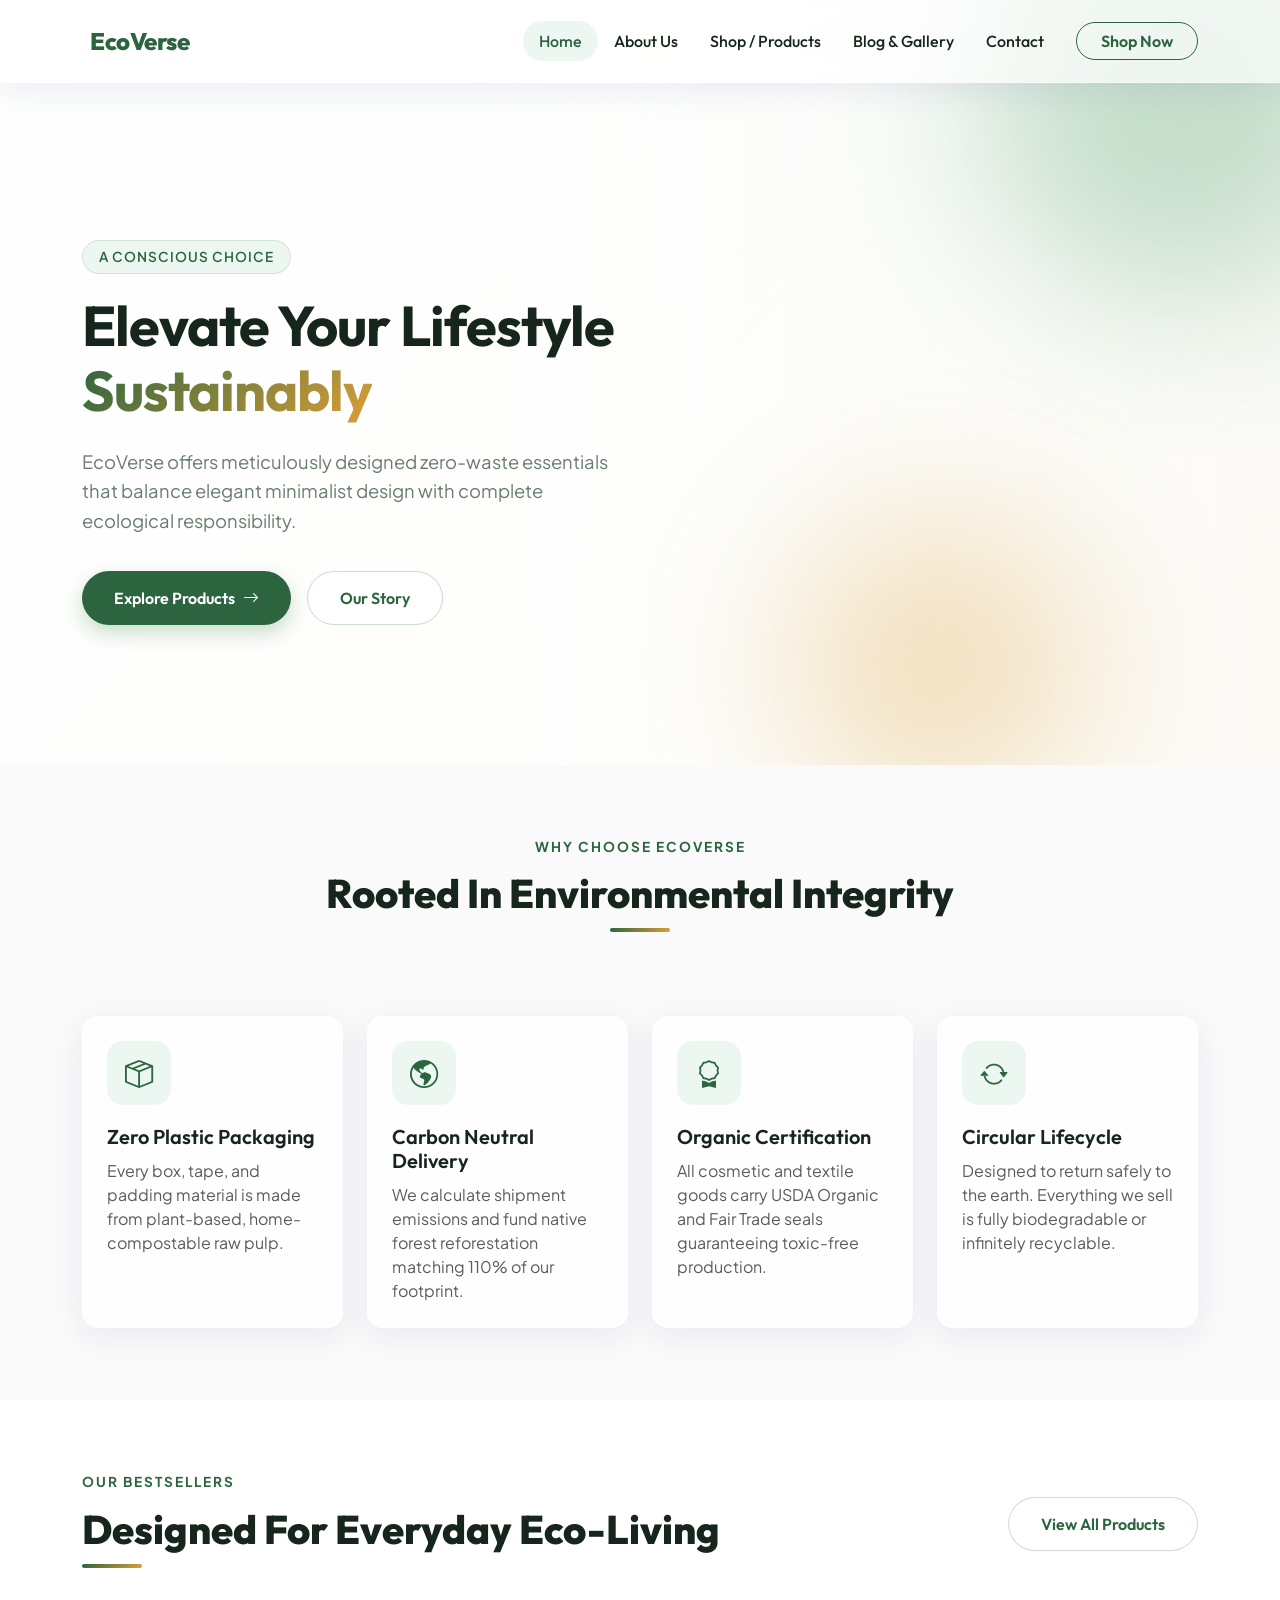
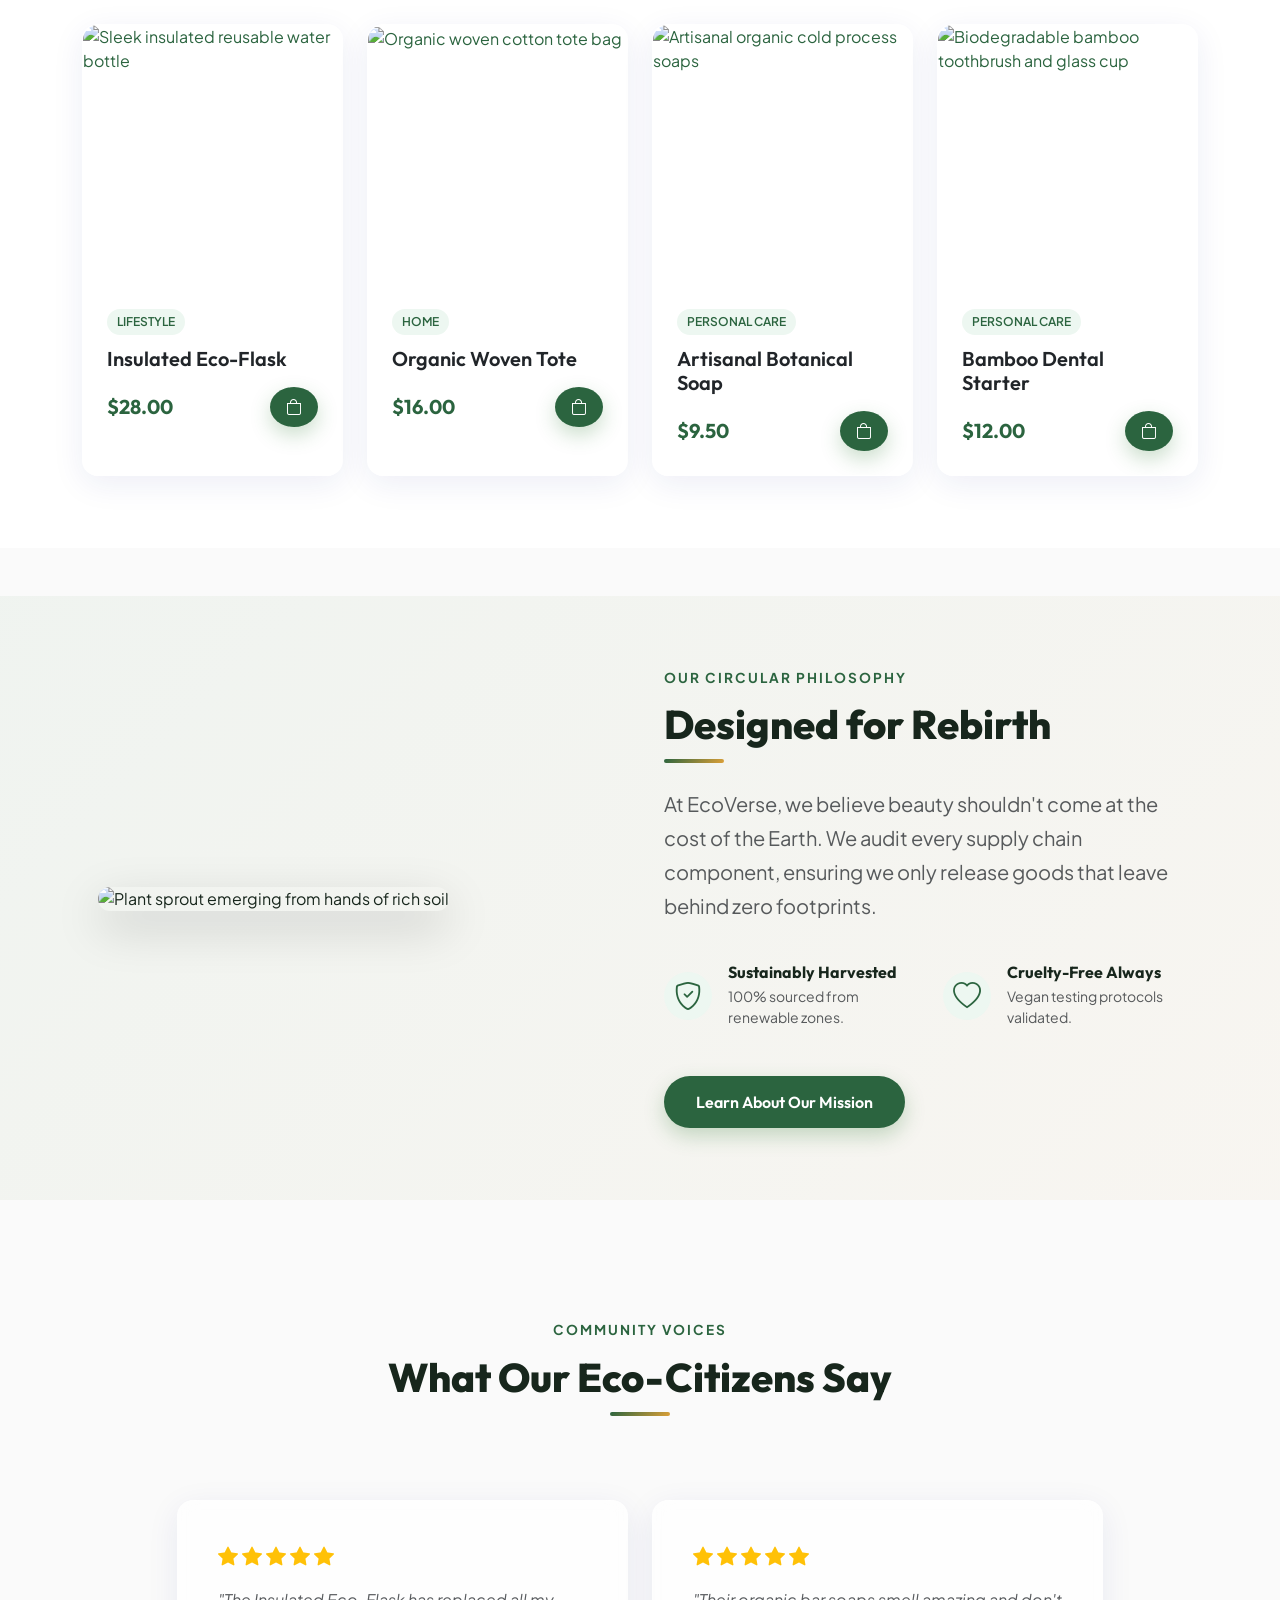
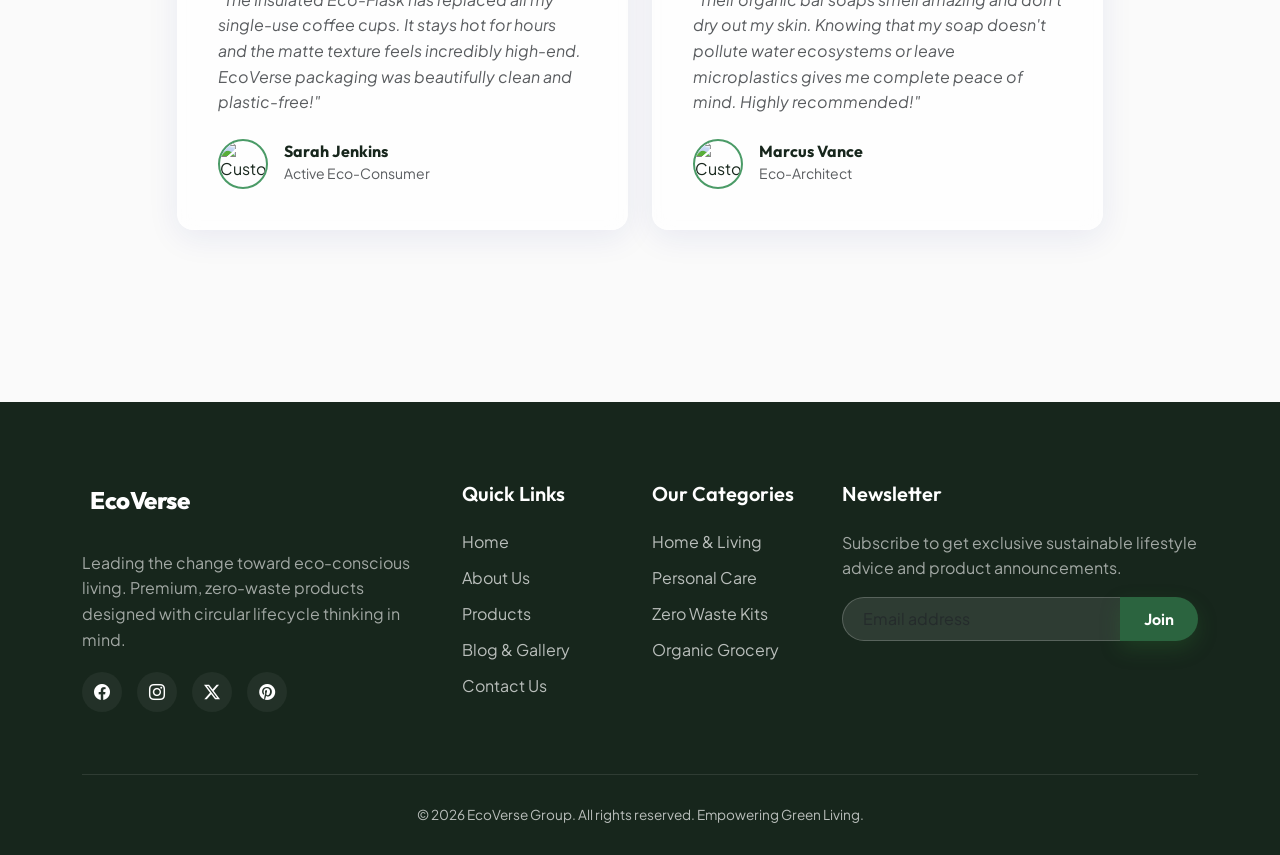
==== commit c4f609da: "update update" ====
--- a/index.html
+++ b/index.html
@@ -1,369 +1,675 @@
-<!DOCTYPE html>
+<!doctype html>
 <html lang="en">
-<head>
-  <meta charset="UTF-8">
-  <meta name="viewport" content="width=device-width, initial-scale=1.0">
-  <title>EcoVerse - Premium Sustainable Lifestyle Products</title>
-  <meta name="description" content="Discover premium eco-friendly, zero-waste products designed with a circular economy mindset. Join our green revolution today.">
-  
-  <!-- Bootstrap 5 CDN -->
-  <link href="https://cdn.jsdelivr.net/npm/bootstrap@5.3.2/dist/css/bootstrap.min.css" rel="stylesheet">
-  
-  <!-- Bootstrap Icons CDN -->
-  <link href="https://cdn.jsdelivr.net/npm/bootstrap-icons@1.11.1/font/bootstrap-icons.css" rel="stylesheet">
-  
-  <!-- Custom CSS -->
-  <link href="style.css" rel="stylesheet">
-</head>
-<body>
-
-  <!-- Navigation Header -->
-  <nav class="navbar navbar-expand-lg navbar-custom fixed-top" id="mainNavbar">
-    <div class="container">
-      <a class="navbar-brand" href="index.html" id="navBrandLogo">
-        <i class="bi bi-leaf logo-icon"></i>
-        <span>EcoVerse</span>
-      </a>
-      <button class="navbar-toggler" type="button" data-bs-toggle="collapse" data-bs-target="#ecoNavbar" aria-controls="ecoNavbar" aria-expanded="false" aria-label="Toggle navigation" id="navbarTogglerBtn">
-        <span class="bi bi-list fs-3" style="color: var(--primary);"></span>
-      </button>
-      <div class="collapse navbar-collapse" id="ecoNavbar">
-        <ul class="navbar-nav ms-auto mb-2 mb-lg-0 align-items-center">
-          <li class="nav-item">
-            <a class="nav-link active" href="index.html" id="navHome">Home</a>
-          </li>
-          <li class="nav-item">
-            <a class="nav-link" href="about.html" id="navAbout">About Us</a>
-          </li>
-          <li class="nav-item">
-            <a class="nav-link" href="services.html" id="navServices">Shop / Products</a>
-          </li>
-          <li class="nav-item">
-            <a class="nav-link" href="blog.html" id="navBlog">Blog & Gallery</a>
-          </li>
-          <li class="nav-item">
-            <a class="nav-link" href="contact.html" id="navContact">Contact</a>
-          </li>
-          <li class="nav-item ms-lg-3">
-            <a class="btn-nav-action" href="services.html" id="navActionButton">Shop Now</a>
-          </li>
-        </ul>
+  <head>
+    <meta charset="UTF-8" />
+    <meta name="viewport" content="width=device-width, initial-scale=1.0" />
+    <title>EcoVerse - Premium Sustainable Lifestyle Products</title>
+    <meta
+      name="description"
+      content="Discover premium eco-friendly, zero-waste products designed with a circular economy mindset. Join our green revolution today."
+    />
+
+    <link
+      href="https://cdn.jsdelivr.net/npm/bootstrap@5.3.2/dist/css/bootstrap.min.css"
+      rel="stylesheet"
+    />
+
+    <link
+      href="https://cdn.jsdelivr.net/npm/bootstrap-icons@1.11.1/font/bootstrap-icons.css"
+      rel="stylesheet"
+    />
+
+    <link href="style.css" rel="stylesheet" />
+  </head>
+  <body>
+    <nav
+      class="navbar navbar-expand-lg navbar-custom fixed-top"
+      id="mainNavbar"
+    >
+      <div class="container">
+        <a class="navbar-brand" href="index.html" id="navBrandLogo">
+          <i class="bi bi-leaf logo-icon"></i>
+          <span>EcoVerse</span>
+        </a>
+        <button
+          class="navbar-toggler"
+          type="button"
+          data-bs-toggle="collapse"
+          data-bs-target="#ecoNavbar"
+          aria-controls="ecoNavbar"
+          aria-expanded="false"
+          aria-label="Toggle navigation"
+          id="navbarTogglerBtn"
+        >
+          <span class="bi bi-list fs-3" style="color: var(--primary)"></span>
+        </button>
+        <div class="collapse navbar-collapse" id="ecoNavbar">
+          <ul class="navbar-nav ms-auto mb-2 mb-lg-0 align-items-center">
+            <li class="nav-item">
+              <a class="nav-link active" href="index.html" id="navHome">Home</a>
+            </li>
+            <li class="nav-item">
+              <a class="nav-link" href="about.html" id="navAbout">About Us</a>
+            </li>
+            <li class="nav-item">
+              <a class="nav-link" href="services.html" id="navServices"
+                >Shop / Products</a
+              >
+            </li>
+            <li class="nav-item">
+              <a class="nav-link" href="blog.html" id="navBlog"
+                >Blog & Gallery</a
+              >
+            </li>
+            <li class="nav-item">
+              <a class="nav-link" href="contact.html" id="navContact"
+                >Contact</a
+              >
+            </li>
+            <li class="nav-item ms-lg-3">
+              <a
+                class="btn-nav-action"
+                href="services.html"
+                id="navActionButton"
+                >Shop Now</a
+              >
+            </li>
+          </ul>
+        </div>
       </div>
-    </div>
-  </nav>
-
-  <!-- Hero Banner -->
-  <header class="hero-section" id="homeHero">
-    <div class="hero-overlay"></div>
-    <div class="hero-blob blob-1"></div>
-    <div class="hero-blob blob-2"></div>
-    <div class="container hero-content">
-      <div class="row align-items-center">
-        <div class="col-lg-6 reveal-on-scroll active">
-          <span class="hero-tag">A Conscious Choice</span>
-          <h1 class="hero-title">Elevate Your Lifestyle <span>Sustainably</span></h1>
-          <p class="hero-desc">EcoVerse offers meticulously designed zero-waste essentials that balance elegant minimalist design with complete ecological responsibility.</p>
-          <div class="d-flex flex-column flex-sm-row gap-3">
-            <a href="services.html" class="btn-premium btn-premium-primary" id="heroShopBtn">Explore Products <i class="bi bi-arrow-right"></i></a>
-            <a href="about.html" class="btn-premium btn-premium-secondary" id="heroLearnBtn">Our Story</a>
+    </nav>
+
+    <header class="hero-section" id="homeHero">
+      <div class="hero-overlay"></div>
+      <div class="hero-blob blob-1"></div>
+      <div class="hero-blob blob-2"></div>
+      <div class="container hero-content">
+        <div class="row align-items-center">
+          <div class="col-lg-6 reveal-on-scroll active">
+            <span class="hero-tag">A Conscious Choice</span>
+            <h1 class="hero-title">
+              Elevate Your Lifestyle <span>Sustainably</span>
+            </h1>
+            <p class="hero-desc">
+              EcoVerse offers meticulously designed zero-waste essentials that
+              balance elegant minimalist design with complete ecological
+              responsibility.
+            </p>
+            <div class="d-flex flex-column flex-sm-row gap-3">
+              <a
+                href="services.html"
+                class="btn-premium btn-premium-primary"
+                id="heroShopBtn"
+                >Explore Products <i class="bi bi-arrow-right"></i
+              ></a>
+              <a
+                href="about.html"
+                class="btn-premium btn-premium-secondary"
+                id="heroLearnBtn"
+                >Our Story</a
+              >
+            </div>
           </div>
         </div>
       </div>
-    </div>
-  </header>
-
-  <!-- Key Features / Sustainability Badges -->
-  <section class="py-5" id="featuresSection">
-    <div class="container py-4">
-      <div class="section-header text-center reveal-on-scroll">
-        <span class="section-subtitle">Why Choose EcoVerse</span>
-        <h2 class="section-title">Rooted In Environmental Integrity</h2>
+    </header>
+
+    <section class="py-5" id="featuresSection">
+      <div class="container py-4">
+        <div class="section-header text-center reveal-on-scroll">
+          <span class="section-subtitle">Why Choose EcoVerse</span>
+          <h2 class="section-title">Rooted In Environmental Integrity</h2>
+        </div>
+        <div class="row g-4 mt-2">
+          <div
+            class="col-lg-3 col-md-6 reveal-on-scroll"
+            style="transition-delay: 0.1s"
+          >
+            <div class="glass-card">
+              <div class="glass-card-body">
+                <div class="benefit-icon-box" id="featIcon1">
+                  <i class="bi bi-box-seam"></i>
+                </div>
+                <h4 class="glass-card-title">Zero Plastic Packaging</h4>
+                <p class="text-muted mb-0">
+                  Every box, tape, and padding material is made from
+                  plant-based, home-compostable raw pulp.
+                </p>
+              </div>
+            </div>
+          </div>
+          <div
+            class="col-lg-3 col-md-6 reveal-on-scroll"
+            style="transition-delay: 0.2s"
+          >
+            <div class="glass-card">
+              <div class="glass-card-body">
+                <div class="benefit-icon-box" id="featIcon2">
+                  <i class="bi bi-globe-americas"></i>
+                </div>
+                <h4 class="glass-card-title">Carbon Neutral Delivery</h4>
+                <p class="text-muted mb-0">
+                  We calculate shipment emissions and fund native forest
+                  reforestation matching 110% of our footprint.
+                </p>
+              </div>
+            </div>
+          </div>
+          <div
+            class="col-lg-3 col-md-6 reveal-on-scroll"
+            style="transition-delay: 0.3s"
+          >
+            <div class="glass-card">
+              <div class="glass-card-body">
+                <div class="benefit-icon-box" id="featIcon3">
+                  <i class="bi bi-award"></i>
+                </div>
+                <h4 class="glass-card-title">Organic Certification</h4>
+                <p class="text-muted mb-0">
+                  All cosmetic and textile goods carry USDA Organic and Fair
+                  Trade seals guaranteeing toxic-free production.
+                </p>
+              </div>
+            </div>
+          </div>
+          <div
+            class="col-lg-3 col-md-6 reveal-on-scroll"
+            style="transition-delay: 0.4s"
+          >
+            <div class="glass-card">
+              <div class="glass-card-body">
+                <div class="benefit-icon-box" id="featIcon4">
+                  <i class="bi bi-arrow-repeat"></i>
+                </div>
+                <h4 class="glass-card-title">Circular Lifecycle</h4>
+                <p class="text-muted mb-0">
+                  Designed to return safely to the earth. Everything we sell is
+                  fully biodegradable or infinitely recyclable.
+                </p>
+              </div>
+            </div>
+          </div>
+        </div>
       </div>
-      <div class="row g-4 mt-2">
-        <!-- Feature 1 -->
-        <div class="col-lg-3 col-md-6 reveal-on-scroll" style="transition-delay: 0.1s;">
-          <div class="glass-card">
-            <div class="glass-card-body">
-              <div class="benefit-icon-box" id="featIcon1">
-                <i class="bi bi-box-seam"></i>
-              </div>
-              <h4 class="glass-card-title">Zero Plastic Packaging</h4>
-              <p class="text-muted mb-0">Every box, tape, and padding material is made from plant-based, home-compostable raw pulp.</p>
-            </div>
-          </div>
-        </div>
-        <!-- Feature 2 -->
-        <div class="col-lg-3 col-md-6 reveal-on-scroll" style="transition-delay: 0.2s;">
-          <div class="glass-card">
-            <div class="glass-card-body">
-              <div class="benefit-icon-box" id="featIcon2">
-                <i class="bi bi-globe-americas"></i>
-              </div>
-              <h4 class="glass-card-title">Carbon Neutral Delivery</h4>
-              <p class="text-muted mb-0">We calculate shipment emissions and fund native forest reforestation matching 110% of our footprint.</p>
-            </div>
-          </div>
-        </div>
-        <!-- Feature 3 -->
-        <div class="col-lg-3 col-md-6 reveal-on-scroll" style="transition-delay: 0.3s;">
-          <div class="glass-card">
-            <div class="glass-card-body">
-              <div class="benefit-icon-box" id="featIcon3">
-                <i class="bi bi-award"></i>
-              </div>
-              <h4 class="glass-card-title">Organic Certification</h4>
-              <p class="text-muted mb-0">All cosmetic and textile goods carry USDA Organic and Fair Trade seals guaranteeing toxic-free production.</p>
-            </div>
-          </div>
-        </div>
-        <!-- Feature 4 -->
-        <div class="col-lg-3 col-md-6 reveal-on-scroll" style="transition-delay: 0.4s;">
-          <div class="glass-card">
-            <div class="glass-card-body">
-              <div class="benefit-icon-box" id="featIcon4">
-                <i class="bi bi-arrow-repeat"></i>
-              </div>
-              <h4 class="glass-card-title">Circular Lifecycle</h4>
-              <p class="text-muted mb-0">Designed to return safely to the earth. Everything we sell is fully biodegradable or infinitely recyclable.</p>
+    </section>
+
+    <section class="py-5 bg-white" id="showcaseSection">
+      <div class="container py-4">
+        <div class="row align-items-center mb-5 reveal-on-scroll">
+          <div class="col-md-8">
+            <span class="section-subtitle">Our Bestsellers</span>
+            <h2 class="section-title">Designed For Everyday Eco-Living</h2>
+          </div>
+          <div class="col-md-4 text-md-end mt-3 mt-md-0">
+            <a
+              href="services.html"
+              class="btn-premium btn-premium-secondary"
+              id="showcaseAllBtn"
+              >View All Products</a
+            >
+          </div>
+        </div>
+        <div class="row g-4">
+          <div
+            class="col-lg-3 col-md-6 reveal-on-scroll"
+            style="transition-delay: 0.1s"
+          >
+            <div class="glass-card hover-lift">
+              <a
+                href="product-detail.html"
+                class="d-block glass-card-img-wrapper"
+              >
+                <img
+                  src="https://images.unsplash.com/photo-1602143407151-7111542de6e8?auto=format&fit=crop&w=800&q=80"
+                  alt="Sleek insulated reusable water bottle"
+                  class="glass-card-img"
+                />
+              </a>
+              <div class="glass-card-body">
+                <span class="glass-card-tag">LIFESTYLE</span>
+                <h3 class="glass-card-title">
+                  <a
+                    href="product-detail.html"
+                    class="text-dark text-decoration-none"
+                    >Insulated Eco-Flask</a
+                  >
+                </h3>
+                <div
+                  class="d-flex justify-content-between align-items-center mt-3"
+                >
+                  <span class="glass-card-price">$28.00</span>
+                  <a
+                    href="product-detail.html"
+                    class="btn btn-premium btn-premium-primary py-2 px-3 fs-6"
+                    style="border-radius: 50%"
+                    ><i class="bi bi-bag"></i
+                  ></a>
+                </div>
+              </div>
+            </div>
+          </div>
+          <div
+            class="col-lg-3 col-md-6 reveal-on-scroll"
+            style="transition-delay: 0.2s"
+          >
+            <div class="glass-card hover-lift">
+              <a
+                href="product-detail.html"
+                class="d-block glass-card-img-wrapper"
+              >
+                <img
+                  src="https://images.unsplash.com/photo-1544816155-12df9643f363?auto=format&fit=crop&w=800&q=80"
+                  alt="Organic woven cotton tote bag"
+                  class="glass-card-img"
+                />
+              </a>
+              <div class="glass-card-body">
+                <span class="glass-card-tag">HOME</span>
+                <h3 class="glass-card-title">
+                  <a
+                    href="product-detail.html"
+                    class="text-dark text-decoration-none"
+                    >Organic Woven Tote</a
+                  >
+                </h3>
+                <div
+                  class="d-flex justify-content-between align-items-center mt-3"
+                >
+                  <span class="glass-card-price">$16.00</span>
+                  <a
+                    href="product-detail.html"
+                    class="btn btn-premium btn-premium-primary py-2 px-3 fs-6"
+                    style="border-radius: 50%"
+                    ><i class="bi bi-bag"></i
+                  ></a>
+                </div>
+              </div>
+            </div>
+          </div>
+          <div
+            class="col-lg-3 col-md-6 reveal-on-scroll"
+            style="transition-delay: 0.3s"
+          >
+            <div class="glass-card hover-lift">
+              <a
+                href="product-detail.html"
+                class="d-block glass-card-img-wrapper"
+              >
+                <img
+                  src="https://images.unsplash.com/photo-1546552768-9e3a94b38a59?auto=format&fit=crop&w=800&q=80"
+                  alt="Artisanal organic cold process soaps"
+                  class="glass-card-img"
+                />
+              </a>
+              <div class="glass-card-body">
+                <span class="glass-card-tag">PERSONAL CARE</span>
+                <h3 class="glass-card-title">
+                  <a
+                    href="product-detail.html"
+                    class="text-dark text-decoration-none"
+                    >Artisanal Botanical Soap</a
+                  >
+                </h3>
+                <div
+                  class="d-flex justify-content-between align-items-center mt-3"
+                >
+                  <span class="glass-card-price">$9.50</span>
+                  <a
+                    href="product-detail.html"
+                    class="btn btn-premium btn-premium-primary py-2 px-3 fs-6"
+                    style="border-radius: 50%"
+                    ><i class="bi bi-bag"></i
+                  ></a>
+                </div>
+              </div>
+            </div>
+          </div>
+          <div
+            class="col-lg-3 col-md-6 reveal-on-scroll"
+            style="transition-delay: 0.4s"
+          >
+            <div class="glass-card hover-lift">
+              <a
+                href="product-detail.html"
+                class="d-block glass-card-img-wrapper"
+              >
+                <img
+                  src="https://images.unsplash.com/photo-1589365252845-092198ba5334?auto=format&fit=crop&w=800&q=80"
+                  alt="Biodegradable bamboo toothbrush and glass cup"
+                  class="glass-card-img"
+                />
+              </a>
+              <div class="glass-card-body">
+                <span class="glass-card-tag">PERSONAL CARE</span>
+                <h3 class="glass-card-title">
+                  <a
+                    href="product-detail.html"
+                    class="text-dark text-decoration-none"
+                    >Bamboo Dental Starter</a
+                  >
+                </h3>
+                <div
+                  class="d-flex justify-content-between align-items-center mt-3"
+                >
+                  <span class="glass-card-price">$12.00</span>
+                  <a
+                    href="product-detail.html"
+                    class="btn btn-premium btn-premium-primary py-2 px-3 fs-6"
+                    style="border-radius: 50%"
+                    ><i class="bi bi-bag"></i
+                  ></a>
+                </div>
+              </div>
             </div>
           </div>
         </div>
       </div>
-    </div>
-  </section>
-
-  <!-- Showcase Collection -->
-  <section class="py-5 bg-white" id="showcaseSection">
-    <div class="container py-4">
-      <div class="row align-items-center mb-5 reveal-on-scroll">
-        <div class="col-md-8">
-          <span class="section-subtitle">Our Bestsellers</span>
-          <h2 class="section-title">Designed For Everyday Eco-Living</h2>
-        </div>
-        <div class="col-md-4 text-md-end mt-3 mt-md-0">
-          <a href="services.html" class="btn-premium btn-premium-secondary" id="showcaseAllBtn">View All Products</a>
+    </section>
+
+    <section
+      class="py-5 my-5 position-relative"
+      style="
+        background: linear-gradient(
+          135deg,
+          rgba(46, 125, 50, 0.05),
+          rgba(211, 158, 69, 0.05)
+        );
+      "
+      id="editorialPhilosophy"
+    >
+      <div class="container py-4">
+        <div class="row align-items-center g-5">
+          <div class="col-lg-6 reveal-on-scroll">
+            <div class="position-relative p-3">
+              <div
+                class="position-absolute bg-primary-accent rounded-circle"
+                style="
+                  width: 140px;
+                  height: 140px;
+                  top: -20px;
+                  left: -20px;
+                  z-index: -1;
+                "
+              ></div>
+              <img
+                src="https://images.unsplash.com/photo-1542601906990-b4d3fb778b09?auto=format&fit=crop&w=1000&q=80"
+                alt="Plant sprout emerging from hands of rich soil"
+                class="img-fluid rounded-4 shadow-lg"
+              />
+            </div>
+          </div>
+          <div class="col-lg-6 reveal-on-scroll">
+            <span class="section-subtitle">Our Circular Philosophy</span>
+            <h2 class="section-title">Designed for Rebirth</h2>
+            <p class="text-muted fs-5 mt-4" style="line-height: 1.7">
+              At EcoVerse, we believe beauty shouldn't come at the cost of the
+              Earth. We audit every supply chain component, ensuring we only
+              release goods that leave behind zero footprints.
+            </p>
+            <div class="row g-4 mt-3">
+              <div class="col-sm-6">
+                <div class="d-flex gap-3 align-items-center">
+                  <div
+                    class="benefit-icon-box mb-0 fs-3"
+                    style="
+                      width: 48px;
+                      height: 48px;
+                      border-radius: 50%;
+                      flex-shrink: 0;
+                    "
+                  >
+                    <i class="bi bi-shield-check"></i>
+                  </div>
+                  <div>
+                    <h4 class="fs-6 mb-1 font-headings">
+                      Sustainably Harvested
+                    </h4>
+                    <p class="small text-muted mb-0">
+                      100% sourced from renewable zones.
+                    </p>
+                  </div>
+                </div>
+              </div>
+              <div class="col-sm-6">
+                <div class="d-flex gap-3 align-items-center">
+                  <div
+                    class="benefit-icon-box mb-0 fs-3"
+                    style="
+                      width: 48px;
+                      height: 48px;
+                      border-radius: 50%;
+                      flex-shrink: 0;
+                    "
+                  >
+                    <i class="bi bi-heart"></i>
+                  </div>
+                  <div>
+                    <h4 class="fs-6 mb-1 font-headings">Cruelty-Free Always</h4>
+                    <p class="small text-muted mb-0">
+                      Vegan testing protocols validated.
+                    </p>
+                  </div>
+                </div>
+              </div>
+            </div>
+            <div class="mt-5">
+              <a
+                href="about.html"
+                class="btn-premium btn-premium-primary"
+                id="philosophyStoryBtn"
+                >Learn About Our Mission</a
+              >
+            </div>
+          </div>
         </div>
       </div>
-      <div class="row g-4">
-        <!-- Product 1 -->
-        <div class="col-lg-3 col-md-6 reveal-on-scroll" style="transition-delay: 0.1s;">
-          <div class="glass-card hover-lift">
-            <div class="glass-card-img-wrapper">
-              <img src="https://images.unsplash.com/photo-1602143407151-7111542de6e8?auto=format&fit=crop&w=800&q=80" alt="Sleek insulated reusable water bottle" class="glass-card-img">
-            </div>
-            <div class="glass-card-body">
-              <span class="glass-card-tag">LIFESTYLE</span>
-              <h3 class="glass-card-title">Insulated Eco-Flask</h3>
-              <div class="d-flex justify-content-between align-items-center mt-3">
-                <span class="glass-card-price">$28.00</span>
-                <a href="services.html" class="btn btn-premium btn-premium-primary py-2 px-3 fs-6" style="border-radius: 50%;"><i class="bi bi-bag"></i></a>
-              </div>
-            </div>
-          </div>
-        </div>
-        <!-- Product 2 -->
-        <div class="col-lg-3 col-md-6 reveal-on-scroll" style="transition-delay: 0.2s;">
-          <div class="glass-card hover-lift">
-            <div class="glass-card-img-wrapper">
-              <img src="https://images.unsplash.com/photo-1544816155-12df9643f363?auto=format&fit=crop&w=800&q=80" alt="Organic woven cotton tote bag" class="glass-card-img">
-            </div>
-            <div class="glass-card-body">
-              <span class="glass-card-tag">HOME</span>
-              <h3 class="glass-card-title">Organic Woven Tote</h3>
-              <div class="d-flex justify-content-between align-items-center mt-3">
-                <span class="glass-card-price">$16.00</span>
-                <a href="services.html" class="btn btn-premium btn-premium-primary py-2 px-3 fs-6" style="border-radius: 50%;"><i class="bi bi-bag"></i></a>
-              </div>
-            </div>
-          </div>
-        </div>
-        <!-- Product 3 -->
-        <div class="col-lg-3 col-md-6 reveal-on-scroll" style="transition-delay: 0.3s;">
-          <div class="glass-card hover-lift">
-            <div class="glass-card-img-wrapper">
-              <img src="https://images.unsplash.com/photo-1546552768-9e3a94b38a59?auto=format&fit=crop&w=800&q=80" alt="Artisanal organic cold process soaps" class="glass-card-img">
-            </div>
-            <div class="glass-card-body">
-              <span class="glass-card-tag">PERSONAL CARE</span>
-              <h3 class="glass-card-title">Artisanal Botanical Soap</h3>
-              <div class="d-flex justify-content-between align-items-center mt-3">
-                <span class="glass-card-price">$9.50</span>
-                <a href="services.html" class="btn btn-premium btn-premium-primary py-2 px-3 fs-6" style="border-radius: 50%;"><i class="bi bi-bag"></i></a>
-              </div>
-            </div>
-          </div>
-        </div>
-        <!-- Product 4 -->
-        <div class="col-lg-3 col-md-6 reveal-on-scroll" style="transition-delay: 0.4s;">
-          <div class="glass-card hover-lift">
-            <div class="glass-card-img-wrapper">
-              <img src="https://images.unsplash.com/photo-1589365252845-092198ba5334?auto=format&fit=crop&w=800&q=80" alt="Biodegradable bamboo toothbrush and glass cup" class="glass-card-img">
-            </div>
-            <div class="glass-card-body">
-              <span class="glass-card-tag">PERSONAL CARE</span>
-              <h3 class="glass-card-title">Bamboo Dental Starter</h3>
-              <div class="d-flex justify-content-between align-items-center mt-3">
-                <span class="glass-card-price">$12.00</span>
-                <a href="services.html" class="btn btn-premium btn-premium-primary py-2 px-3 fs-6" style="border-radius: 50%;"><i class="bi bi-bag"></i></a>
+    </section>
+
+    <section class="py-5" id="testimonialsSection">
+      <div class="container py-4">
+        <div class="section-header text-center reveal-on-scroll">
+          <span class="section-subtitle">Community Voices</span>
+          <h2 class="section-title">What Our Eco-Citizens Say</h2>
+        </div>
+        <div class="row g-4 mt-2 justify-content-center">
+          <div class="col-md-5 reveal-on-scroll">
+            <div class="glass-card" style="padding: 40px">
+              <div class="d-flex gap-1 text-warning fs-5 mb-3">
+                <i class="bi bi-star-fill"></i><i class="bi bi-star-fill"></i
+                ><i class="bi bi-star-fill"></i><i class="bi bi-star-fill"></i
+                ><i class="bi bi-star-fill"></i>
+              </div>
+              <p
+                class="fs-6 text-muted font-body mb-4"
+                style="font-style: italic; line-height: 1.6"
+              >
+                "The Insulated Eco-Flask has replaced all my single-use coffee
+                cups. It stays hot for hours and the matte texture feels
+                incredibly high-end. EcoVerse packaging was beautifully clean
+                and plastic-free!"
+              </p>
+              <div class="d-flex align-items-center gap-3">
+                <div
+                  style="
+                    width: 50px;
+                    height: 50px;
+                    border-radius: 50%;
+                    overflow: hidden;
+                    border: 2px solid var(--primary-light);
+                  "
+                >
+                  <img
+                    src="https://images.unsplash.com/photo-1544005313-94ddf0286df2?auto=format&fit=crop&w=200&q=80"
+                    alt="Customer Sarah Jenkins"
+                    style="width: 100%; height: 100%; object-fit: cover"
+                  />
+                </div>
+                <div>
+                  <h4 class="fs-6 mb-0 font-headings">Sarah Jenkins</h4>
+                  <span class="small text-muted">Active Eco-Consumer</span>
+                </div>
+              </div>
+            </div>
+          </div>
+          <div class="col-md-5 reveal-on-scroll">
+            <div class="glass-card" style="padding: 40px">
+              <div class="d-flex gap-1 text-warning fs-5 mb-3">
+                <i class="bi bi-star-fill"></i><i class="bi bi-star-fill"></i
+                ><i class="bi bi-star-fill"></i><i class="bi bi-star-fill"></i
+                ><i class="bi bi-star-fill"></i>
+              </div>
+              <p
+                class="fs-6 text-muted font-body mb-4"
+                style="font-style: italic; line-height: 1.6"
+              >
+                "Their organic bar soaps smell amazing and don't dry out my
+                skin. Knowing that my soap doesn't pollute water ecosystems or
+                leave microplastics gives me complete peace of mind. Highly
+                recommended!"
+              </p>
+              <div class="d-flex align-items-center gap-3">
+                <div
+                  style="
+                    width: 50px;
+                    height: 50px;
+                    border-radius: 50%;
+                    overflow: hidden;
+                    border: 2px solid var(--primary-light);
+                  "
+                >
+                  <img
+                    src="https://images.unsplash.com/photo-1506794778202-cad84cf45f1d?auto=format&fit=crop&w=200&q=80"
+                    alt="Customer Marcus Vance"
+                    style="width: 100%; height: 100%; object-fit: cover"
+                  />
+                </div>
+                <div>
+                  <h4 class="fs-6 mb-0 font-headings">Marcus Vance</h4>
+                  <span class="small text-muted">Eco-Architect</span>
+                </div>
               </div>
             </div>
           </div>
         </div>
       </div>
-    </div>
-  </section>
-
-  <!-- Editorial Info Banner -->
-  <section class="py-5 my-5 position-relative" style="background: linear-gradient(135deg, rgba(46,125,50,0.05), rgba(211,158,69,0.05));" id="editorialPhilosophy">
-    <div class="container py-4">
-      <div class="row align-items-center g-5">
-        <div class="col-lg-6 reveal-on-scroll">
-          <div class="position-relative p-3">
-            <div class="position-absolute bg-primary-accent rounded-circle" style="width: 140px; height: 140px; top: -20px; left: -20px; z-index: -1;"></div>
-            <img src="https://images.unsplash.com/photo-1542601906990-b4d3fb778b09?auto=format&fit=crop&w=1000&q=80" alt="Plant sprout emerging from hands of rich soil" class="img-fluid rounded-4 shadow-lg">
-          </div>
-        </div>
-        <div class="col-lg-6 reveal-on-scroll">
-          <span class="section-subtitle">Our Circular Philosophy</span>
-          <h2 class="section-title">Designed for Rebirth</h2>
-          <p class="text-muted fs-5 mt-4" style="line-height: 1.7;">At EcoVerse, we believe beauty shouldn't come at the cost of the Earth. We audit every supply chain component, ensuring we only release goods that leave behind zero footprints.</p>
-          <div class="row g-4 mt-3">
-            <div class="col-sm-6">
-              <div class="d-flex gap-3 align-items-center">
-                <div class="benefit-icon-box mb-0 fs-3" style="width: 48px; height: 48px; border-radius: 50%; flex-shrink: 0;"><i class="bi bi-shield-check"></i></div>
-                <div>
-                  <h4 class="fs-6 mb-1 font-headings">Sustainably Harvested</h4>
-                  <p class="small text-muted mb-0">100% sourced from renewable zones.</p>
-                </div>
-              </div>
-            </div>
-            <div class="col-sm-6">
-              <div class="d-flex gap-3 align-items-center">
-                <div class="benefit-icon-box mb-0 fs-3" style="width: 48px; height: 48px; border-radius: 50%; flex-shrink: 0;"><i class="bi bi-heart"></i></div>
-                <div>
-                  <h4 class="fs-6 mb-1 font-headings">Cruelty-Free Always</h4>
-                  <p class="small text-muted mb-0">Vegan testing protocols validated.</p>
-                </div>
-              </div>
-            </div>
-          </div>
-          <div class="mt-5">
-            <a href="about.html" class="btn-premium btn-premium-primary" id="philosophyStoryBtn">Learn About Our Mission</a>
-          </div>
+    </section>
+
+    <footer class="footer" id="mainFooter">
+      <div class="container">
+        <div class="row g-4">
+          <div class="col-lg-4 col-md-6">
+            <a
+              class="navbar-brand text-white mb-3 d-inline-flex align-items-center gap-2"
+              href="index.html"
+              id="footerLogo"
+            >
+              <i class="bi bi-leaf logo-icon fs-3"></i>
+              <span
+                style="
+                  color: var(--white);
+                  font-weight: 800;
+                  font-family: var(--font-headings);
+                "
+                >EcoVerse</span
+              >
+            </a>
+            <p
+              class="mt-3"
+              style="color: rgba(255, 255, 255, 0.6); line-height: 1.6"
+            >
+              Leading the change toward eco-conscious living. Premium,
+              zero-waste products designed with circular lifecycle thinking in
+              mind.
+            </p>
+            <div class="footer-socials" id="footerSocialIcons">
+              <a
+                href="https://www.facebook.com/profile.php?id=61583627217613"
+                aria-label="Facebook"
+                ><i class="bi bi-facebook"></i
+              ></a>
+              <a
+                href="https://www.instagram.com/ecoverse_com"
+                aria-label="Instagram"
+                ><i class="bi bi-instagram"></i
+              ></a>
+              <a href="https://twitter.com/EcoVerse" aria-label="Twitter"
+                ><i class="bi bi-twitter-x"></i
+              ></a>
+              <a
+                href="https://www.pinterest.com/ecoverse_com"
+                aria-label="Pinterest"
+                ><i class="bi bi-pinterest"></i
+              ></a>
+            </div>
+          </div>
+          <div class="col-lg-2 col-md-6 col-6">
+            <h5>Quick Links</h5>
+            <ul class="footer-links">
+              <li><a href="index.html">Home</a></li>
+              <li><a href="about.html">About Us</a></li>
+              <li><a href="services.html">Products</a></li>
+              <li><a href="blog.html">Blog & Gallery</a></li>
+              <li><a href="contact.html">Contact Us</a></li>
+            </ul>
+          </div>
+          <div class="col-lg-2 col-md-6 col-6">
+            <h5>Our Categories</h5>
+            <ul class="footer-links">
+              <li><a href="services.html">Home & Living</a></li>
+              <li><a href="services.html">Personal Care</a></li>
+              <li><a href="services.html">Zero Waste Kits</a></li>
+              <li><a href="services.html">Organic Grocery</a></li>
+            </ul>
+          </div>
+          <div class="col-lg-4 col-md-6">
+            <h5>Newsletter</h5>
+            <p style="color: rgba(255, 255, 255, 0.6); line-height: 1.6">
+              Subscribe to get exclusive sustainable lifestyle advice and
+              product announcements.
+            </p>
+            <form class="mt-3" id="footerNewsletterForm">
+              <div class="input-group">
+                <input
+                  type="email"
+                  class="form-control"
+                  placeholder="Email address"
+                  aria-label="Email address"
+                  style="
+                    background: rgba(255, 255, 255, 0.1);
+                    border: 1px solid rgba(255, 255, 255, 0.2);
+                    color: white;
+                    border-top-left-radius: 50px;
+                    border-bottom-left-radius: 50px;
+                    padding-left: 20px;
+                  "
+                />
+                <button
+                  class="btn btn-premium btn-premium-primary"
+                  type="button"
+                  style="
+                    border-top-left-radius: 0;
+                    border-bottom-left-radius: 0;
+                    padding: 10px 24px;
+                  "
+                  id="footerSubscribeBtn"
+                >
+                  Join
+                </button>
+              </div>
+            </form>
+          </div>
+        </div>
+        <div class="footer-bottom text-center">
+          <p class="mb-0">
+            &copy; 2026 EcoVerse Group. All rights reserved. Empowering Green
+            Living.
+          </p>
         </div>
       </div>
-    </div>
-  </section>
-
-  <!-- Interactive Testimonials -->
-  <section class="py-5" id="testimonialsSection">
-    <div class="container py-4">
-      <div class="section-header text-center reveal-on-scroll">
-        <span class="section-subtitle">Community Voices</span>
-        <h2 class="section-title">What Our Eco-Citizens Say</h2>
-      </div>
-      <div class="row g-4 mt-2 justify-content-center">
-        <!-- Testimonial 1 -->
-        <div class="col-md-5 reveal-on-scroll">
-          <div class="glass-card" style="padding: 40px;">
-            <div class="d-flex gap-1 text-warning fs-5 mb-3">
-              <i class="bi bi-star-fill"></i><i class="bi bi-star-fill"></i><i class="bi bi-star-fill"></i><i class="bi bi-star-fill"></i><i class="bi bi-star-fill"></i>
-            </div>
-            <p class="fs-6 text-muted font-body mb-4" style="font-style: italic; line-height: 1.6;">"The Insulated Eco-Flask has replaced all my single-use coffee cups. It stays hot for hours and the matte texture feels incredibly high-end. EcoVerse packaging was beautifully clean and plastic-free!"</p>
-            <div class="d-flex align-items-center gap-3">
-              <div style="width: 50px; height: 50px; border-radius: 50%; overflow: hidden; border: 2px solid var(--primary-light);">
-                <img src="https://images.unsplash.com/photo-1544005313-94ddf0286df2?auto=format&fit=crop&w=200&q=80" alt="Customer Sarah Jenkins" style="width: 100%; height: 100%; object-fit: cover;">
-              </div>
-              <div>
-                <h4 class="fs-6 mb-0 font-headings">Sarah Jenkins</h4>
-                <span class="small text-muted">Active Eco-Consumer</span>
-              </div>
-            </div>
-          </div>
-        </div>
-        <!-- Testimonial 2 -->
-        <div class="col-md-5 reveal-on-scroll">
-          <div class="glass-card" style="padding: 40px;">
-            <div class="d-flex gap-1 text-warning fs-5 mb-3">
-              <i class="bi bi-star-fill"></i><i class="bi bi-star-fill"></i><i class="bi bi-star-fill"></i><i class="bi bi-star-fill"></i><i class="bi bi-star-fill"></i>
-            </div>
-            <p class="fs-6 text-muted font-body mb-4" style="font-style: italic; line-height: 1.6;">"Their organic bar soaps smell amazing and don't dry out my skin. Knowing that my soap doesn't pollute water ecosystems or leave microplastics gives me complete peace of mind. Highly recommended!"</p>
-            <div class="d-flex align-items-center gap-3">
-              <div style="width: 50px; height: 50px; border-radius: 50%; overflow: hidden; border: 2px solid var(--primary-light);">
-                <img src="https://images.unsplash.com/photo-1506794778202-cad84cf45f1d?auto=format&fit=crop&w=200&q=80" alt="Customer Marcus Vance" style="width: 100%; height: 100%; object-fit: cover;">
-              </div>
-              <div>
-                <h4 class="fs-6 mb-0 font-headings">Marcus Vance</h4>
-                <span class="small text-muted">Eco-Architect</span>
-              </div>
-            </div>
-          </div>
-        </div>
-      </div>
-    </div>
-  </section>
-
-  <!-- Footer Section -->
-  <footer class="footer" id="mainFooter">
-    <div class="container">
-      <div class="row g-4">
-        <div class="col-lg-4 col-md-6">
-          <a class="navbar-brand text-white mb-3 d-inline-flex align-items-center gap-2" href="index.html" id="footerLogo">
-            <i class="bi bi-leaf logo-icon fs-3"></i>
-            <span style="color: var(--white); font-weight: 800; font-family: var(--font-headings);">EcoVerse</span>
-          </a>
-          <p class="mt-3" style="color: rgba(255, 255, 255, 0.6); line-height: 1.6;">
-            Leading the change toward eco-conscious living. Premium, zero-waste products designed with circular lifecycle thinking in mind.
-          </p>
-          <div class="footer-socials" id="footerSocialIcons">
-            <a href="https://www.facebook.com/profile.php?id=61583627217613" aria-label="Facebook"><i class="bi bi-facebook"></i></a>
-            <a href="https://www.instagram.com/ecoverse_com" aria-label="Instagram"><i class="bi bi-instagram"></i></a>
-            <a href="https://twitter.com/EcoVerse" aria-label="Twitter"><i class="bi bi-twitter-x"></i></a>
-            <a href="https://www.pinterest.com/ecoverse_com" aria-label="Pinterest"><i class="bi bi-pinterest"></i></a>
-          </div>
-        </div>
-        <div class="col-lg-2 col-md-6 col-6">
-          <h5>Quick Links</h5>
-          <ul class="footer-links">
-            <li><a href="index.html">Home</a></li>
-            <li><a href="about.html">About Us</a></li>
-            <li><a href="services.html">Products</a></li>
-            <li><a href="blog.html">Blog & Gallery</a></li>
-            <li><a href="contact.html">Contact Us</a></li>
-          </ul>
-        </div>
-        <div class="col-lg-2 col-md-6 col-6">
-          <h5>Our Categories</h5>
-          <ul class="footer-links">
-            <li><a href="services.html">Home & Living</a></li>
-            <li><a href="services.html">Personal Care</a></li>
-            <li><a href="services.html">Zero Waste Kits</a></li>
-            <li><a href="services.html">Organic Grocery</a></li>
-          </ul>
-        </div>
-        <div class="col-lg-4 col-md-6">
-          <h5>Newsletter</h5>
-          <p style="color: rgba(255, 255, 255, 0.6); line-height: 1.6;">
-            Subscribe to get exclusive sustainable lifestyle advice and product announcements.
-          </p>
-          <form class="mt-3" id="footerNewsletterForm">
-            <div class="input-group">
-              <input type="email" class="form-control" placeholder="Email address" aria-label="Email address" style="background: rgba(255, 255, 255, 0.1); border: 1px solid rgba(255, 255, 255, 0.2); color: white; border-top-left-radius: 50px; border-bottom-left-radius: 50px; padding-left: 20px;">
-              <button class="btn btn-premium btn-premium-primary" type="button" style="border-top-left-radius: 0; border-bottom-left-radius: 0; padding: 10px 24px;" id="footerSubscribeBtn">Join</button>
-            </div>
-          </form>
-        </div>
-      </div>
-      <div class="footer-bottom text-center">
-        <p class="mb-0">&copy; 2026 EcoVerse Group. All rights reserved. Empowering Green Living.</p>
-      </div>
-    </div>
-  </footer>
-
-  <!-- Bootstrap JS (CDN) bundle with Popper -->
-  <script src="https://cdn.jsdelivr.net/npm/bootstrap@5.3.2/dist/js/bootstrap.bundle.min.js"></script>
-  
-  <!-- Custom JS -->
-  <script src="script.js"></script>
-</body>
+    </footer>
+
+    <script src="https://cdn.jsdelivr.net/npm/bootstrap@5.3.2/dist/js/bootstrap.bundle.min.js"></script>
+
+    <script src="script.js"></script>
+  </body>
 </html>
--- a/style.css
+++ b/style.css
@@ -633,7 +633,7 @@
    Contact & Interactive Forms
 ========================================= */
 .contact-info-card {
-  background: linear-gradient(135deg, var(--primary), var(--primary-dark));
+  background: linear-gradient(135deg, var(--primary), var(--dark));
   color: var(--white);
   padding: 40px;
   border-radius: var(--radius-md);
